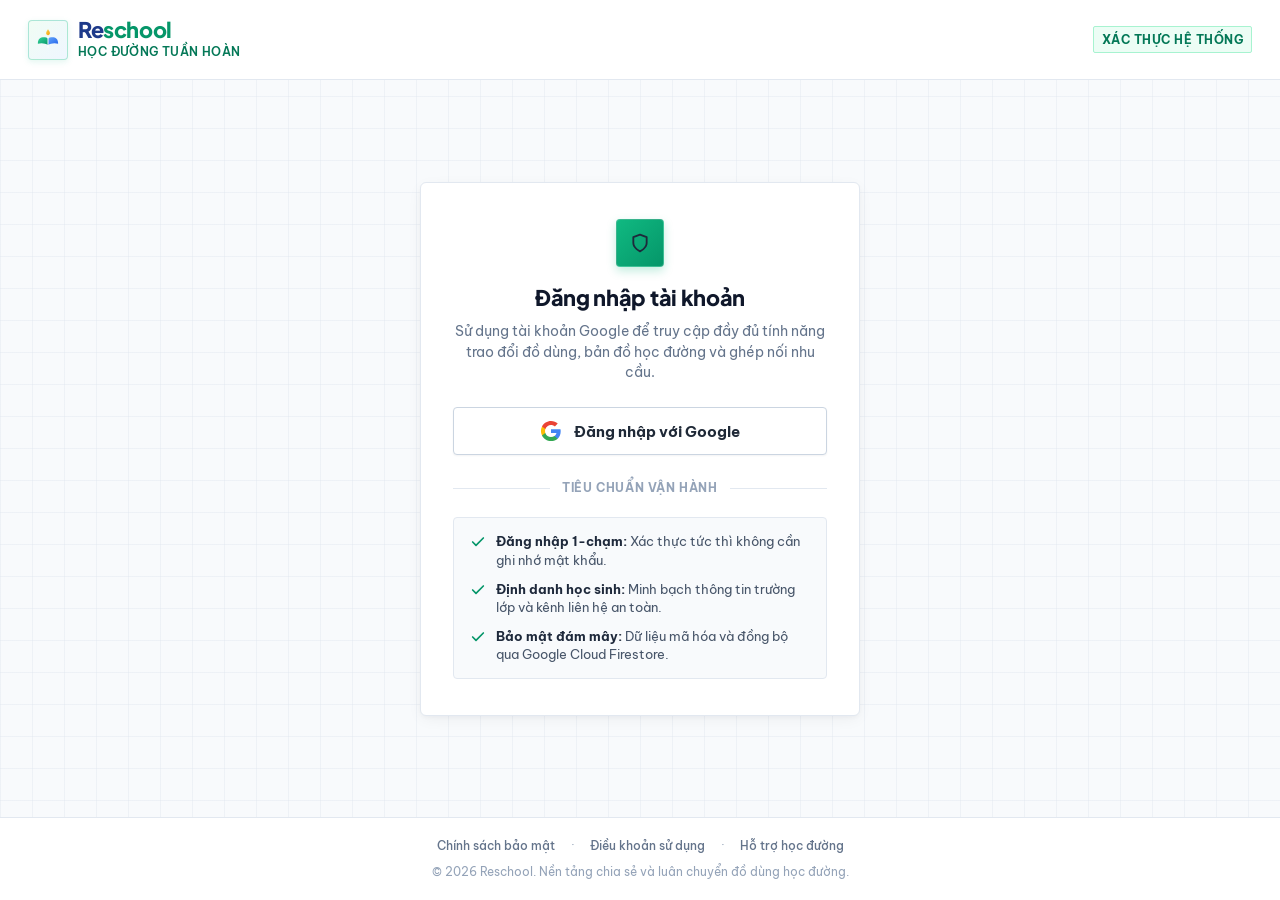
==== frontend/login.html @ b5b793fe "feat(auth): create dedicated enterprise login page and remove squished inline gate" ====
<!DOCTYPE html>
<html lang="vi">
<head>
  <meta charset="UTF-8">
  <meta name="viewport" content="width=device-width, initial-scale=1.0">
  <title>Đăng nhập | Reschool - Ngân hàng đồ dùng học đường</title>
  
  <!-- Favicon SVG -->
  <link rel="icon" type="image/svg+xml" href="assets/logo-symbol.svg">

  <!-- Core & Component Styles -->
  <link rel="stylesheet" href="css/main.css">
  <link rel="stylesheet" href="css/components.css">
  <link rel="stylesheet" href="css/login.css">
</head>
<body class="login-page-body">

  <!-- Simple Enterprise Header -->
  <header class="login-header-simple">
    <a href="login.html" class="login-header-logo">
      <div class="brand-logo-icon">
        <svg viewBox="0 0 120 120" fill="none" xmlns="http://www.w3.org/2000/svg">
          <defs>
            <linearGradient id="loginLeafGrad" x1="0%" y1="0%" x2="100%" y2="100%">
              <stop offset="0%" stop-color="#34D399" />
              <stop offset="100%" stop-color="#059669" />
            </linearGradient>
            <linearGradient id="loginBookGrad" x1="0%" y1="0%" x2="100%" y2="100%">
              <stop offset="0%" stop-color="#60A5FA" />
              <stop offset="100%" stop-color="#2563EB" />
            </linearGradient>
            <linearGradient id="loginSparkGrad" x1="0%" y1="0%" x2="100%" y2="100%">
              <stop offset="0%" stop-color="#FCD34D" />
              <stop offset="100%" stop-color="#F59E0B" />
            </linearGradient>
          </defs>
          <path d="M60 76 C52 70 38 68 28 72 C28 54 38 50 54 52 C57 52.5 59 54 60 56 Z" fill="url(#loginLeafGrad)" />
          <path d="M60 76 C68 70 82 68 92 72 C92 54 82 50 66 52 C63 52.5 61 54 60 56 Z" fill="url(#loginBookGrad)" />
          <path d="M60 52 L60 84" stroke="#FFFFFF" stroke-width="3" stroke-linecap="round" />
          <path d="M60 26 C60 26 54 34 54 39 C54 42.3 56.7 45 60 45 C63.3 45 66 42.3 66 39 C66 34 60 26 60 26 Z" fill="url(#loginSparkGrad)" />
        </svg>
      </div>
      <div class="brand-text">
        <span class="brand-title">Re<span class="brand-accent">school</span></span>
        <span class="brand-tagline">Học đường tuần hoàn</span>
      </div>
    </a>
    <div class="login-header-tag">Xác thực hệ thống</div>
  </header>

  <!-- Main Center Form Container -->
  <main class="login-center-wrapper">
    <div class="login-card-container">

      <!-- STEP 1: GOOGLE ONE-CLICK SIGN IN -->
      <div id="login-step-auth" class="login-step-panel active">
        <div class="login-brand-lead">
          <div class="login-brand-logo-icon">
            <svg class="icon icon-md" viewBox="0 0 24 24" fill="none" stroke="#FFFFFF" stroke-width="2.2" stroke-linecap="round" stroke-linejoin="round">
              <path d="M12 22s8-4 8-10V5l-8-3-8 3v7c0 6 8 10 8 10z"></path>
            </svg>
          </div>
          <h2 class="login-card-title">Đăng nhập tài khoản</h2>
          <p class="login-card-desc">
            Sử dụng tài khoản Google để truy cập đầy đủ tính năng trao đổi đồ dùng, bản đồ học đường và ghép nối nhu cầu.
          </p>
        </div>

        <div class="login-action-box">
          <button type="button" class="btn-google-login-hero" id="btn-google-login-action">
            <svg class="google-g-icon" viewBox="0 0 24 24">
              <path fill="#4285F4" d="M22.56 12.25c0-.78-.07-1.53-.2-2.25H12v4.26h5.92c-.26 1.37-1.04 2.53-2.21 3.31v2.77h3.57c2.08-1.92 3.28-4.74 3.28-8.09z"/>
              <path fill="#34A853" d="M12 23c2.97 0 5.46-.98 7.28-2.66l-3.57-2.77c-.98.66-2.23 1.06-3.71 1.06-2.86 0-5.29-1.93-6.16-4.53H2.18v2.84C3.99 20.53 7.7 23 12 23z"/>
              <path fill="#FBBC05" d="M5.84 14.09c-.22-.66-.35-1.36-.35-2.09s.13-1.43.35-2.09V7.06H2.18C1.43 8.55 1 10.22 1 12s.43 3.45 1.18 4.94l2.85-2.22.81-.63z"/>
              <path fill="#EA4335" d="M12 5.38c1.62 0 3.06.56 4.21 1.64l3.15-3.15C17.45 2.09 14.97 1 12 1 7.7 1 3.99 3.47 2.18 7.06l3.66 2.84c.87-2.6 3.3-4.52 6.16-4.52z"/>
            </svg>
            <span>Đăng nhập với Google</span>
          </button>
        </div>

        <div class="login-divider">
          <span>Tiêu chuẩn vận hành</span>
        </div>

        <div class="login-features-list">
          <div class="login-feature-item">
            <svg class="feature-check-icon" viewBox="0 0 24 24" fill="none" stroke="currentColor" stroke-width="2.5" stroke-linecap="round" stroke-linejoin="round">
              <polyline points="20 6 9 17 4 12"></polyline>
            </svg>
            <div><strong>Đăng nhập 1-chạm:</strong> Xác thực tức thì không cần ghi nhớ mật khẩu.</div>
          </div>
          <div class="login-feature-item">
            <svg class="feature-check-icon" viewBox="0 0 24 24" fill="none" stroke="currentColor" stroke-width="2.5" stroke-linecap="round" stroke-linejoin="round">
              <polyline points="20 6 9 17 4 12"></polyline>
            </svg>
            <div><strong>Định danh học sinh:</strong> Minh bạch thông tin trường lớp và kênh liên hệ an toàn.</div>
          </div>
          <div class="login-feature-item">
            <svg class="feature-check-icon" viewBox="0 0 24 24" fill="none" stroke="currentColor" stroke-width="2.5" stroke-linecap="round" stroke-linejoin="round">
              <polyline points="20 6 9 17 4 12"></polyline>
            </svg>
            <div><strong>Bảo mật đám mây:</strong> Dữ liệu mã hóa và đồng bộ qua Google Cloud Firestore.</div>
          </div>
        </div>
      </div>

      <!-- STEP 2: PROFILE ONBOARDING (HOÀN THIỆN HỒ SƠ 1 LẦN DUY NHẤT) -->
      <div id="login-step-profile" class="login-step-panel">
        <div class="profile-onboard-header">
          <h3>Thông tin học sinh</h3>
          <p>Cập nhật trường lớp để kết nối trao đổi đồ dùng cùng bạn học.</p>
        </div>

        <div class="user-quick-preview">
          <img id="quick-preview-avatar" src="" alt="Avatar" class="user-quick-avatar">
          <div class="user-quick-meta">
            <span id="quick-preview-name" class="user-quick-name">Tên học sinh</span>
            <span id="quick-preview-email" class="user-quick-email">email@gmail.com</span>
          </div>
        </div>

        <form id="login-profile-form">
          <div class="form-group">
            <label for="onboard-student-name">Họ và tên học sinh <span class="required">*</span></label>
            <input type="text" id="onboard-student-name" class="form-control" placeholder="Nguyễn Văn A" required>
          </div>

          <div class="form-row">
            <div class="form-group">
              <label for="onboard-school-name">Trường học <span class="required">*</span></label>
              <input type="text" id="onboard-school-name" class="form-control" placeholder="THPT Chu Văn An" required>
            </div>
            <div class="form-group">
              <label for="onboard-class">Khối / Lớp <span class="required">*</span></label>
              <input type="text" id="onboard-class" class="form-control" placeholder="11A1" required>
            </div>
          </div>

          <div class="form-row">
            <div class="form-group">
              <label for="onboard-district">Quận / Huyện</label>
              <input type="text" id="onboard-district" class="form-control" placeholder="Tây Hồ">
            </div>
            <div class="form-group">
              <label for="onboard-phone">Số điện thoại <span class="required">*</span></label>
              <input type="tel" id="onboard-phone" class="form-control" placeholder="0912345678" required>
            </div>
          </div>

          <div class="form-group">
            <label for="onboard-zalo">Số Zalo (nếu có)</label>
            <input type="tel" id="onboard-zalo" class="form-control" placeholder="Để trống nếu trùng số điện thoại">
          </div>

          <div class="form-group">
            <label for="onboard-address">Địa chỉ / Khu vực giao nhận</label>
            <input type="text" id="onboard-address" class="form-control" placeholder="Cổng trường hoặc địa chỉ gần trường">
          </div>

          <div class="login-form-actions">
            <button type="button" class="btn-switch-account" id="btn-switch-account">Đổi tài khoản</button>
            <button type="submit" class="btn-submit-profile" id="btn-submit-profile-form">Vào hệ thống Reschool</button>
          </div>
        </form>
      </div>

    </div>
  </main>

  <!-- Simple Enterprise Footer -->
  <footer class="login-footer-simple">
    <div class="login-footer-links">
      <a href="javascript:void(0)">Chính sách bảo mật</a>
      <span>·</span>
      <a href="javascript:void(0)">Điều khoản sử dụng</a>
      <span>·</span>
      <a href="javascript:void(0)">Hỗ trợ học đường</a>
    </div>
    <div>© 2026 Reschool. Nền tảng chia sẻ và luân chuyển đồ dùng học đường.</div>
  </footer>

  <!-- Login Logic Script -->
  <script type="module" src="js/login.js"></script>
</body>
</html>
---- frontend/css/main.css ----
/* ==========================================================================
   RESCHOOL DESIGN SYSTEM - NGÂN HÀNG ĐỒ CŨ & SGK LUÂN CHUYỂN
   Phong cách học đường hiện đại, sinh động, chuẩn văn hóa trường học Việt Nam
   Thiết kế chỉn chu, gọn gàng, human-crafted 100%
   ========================================================================== */

@import url('https://fonts.googleapis.com/css2?family=Be+Vietnam+Pro:wght@400;500;600;700;800&family=Plus+Jakarta+Sans:wght@500;600;700;800&display=swap');

:root {
  /* Bảng màu chính - Xanh môi trường & Tri thức học đường */
  --primary-50: #ECFDF5;
  --primary-100: #D1FAE5;
  --primary-200: #A7F3D0;
  --primary-400: #34D399;
  --primary-500: #10B981;
  --primary-600: #059669;
  --primary-700: #047857;
  --primary-800: #065F46;

  /* Màu phụ - Xanh hải quân học đường */
  --blue-50: #EFF6FF;
  --blue-100: #DBEAFE;
  --blue-200: #BFDBFE;
  --blue-500: #3B82F6;
  --blue-600: #2563EB;
  --blue-700: #1D4ED8;
  --blue-800: #1E3A8A;

  /* Màu điểm nhấn - Vàng nắng học trò */
  --amber-50: #FFFBEB;
  --amber-100: #FEF3C7;
  --amber-500: #F59E0B;
  --amber-600: #D97706;

  /* Màu trung tính & Nền */
  --slate-50: #F8FAFC;
  --slate-100: #F1F5F9;
  --slate-200: #E2E8F0;
  --slate-300: #CBD5E1;
  --slate-400: #94A3B8;
  --slate-500: #64748B;
  --slate-600: #475569;
  --slate-700: #334155;
  --slate-800: #1E293B;
  --slate-900: #0F172A;

  /* Đổ bóng tự nhiên */
  --shadow-xs: 0 1px 2px 0 rgba(15, 23, 42, 0.05);
  --shadow-sm: 0 2px 6px 0 rgba(15, 23, 42, 0.04);
  --shadow-md: 0 8px 24px -4px rgba(15, 23, 42, 0.08);
  --shadow-lg: 0 16px 36px -6px rgba(15, 23, 42, 0.12);
  --shadow-highlight: 0 0 0 3px rgba(16, 185, 129, 0.2);

  /* Bán kính bo góc - Phong cách Doanh nghiệp / Enterprise UI (Vuông vức, gọn mắt) */
  --radius-xs: 2px;
  --radius-sm: 4px;
  --radius-md: 4px;
  --radius-lg: 6px;
  --radius-full: 4px;

  /* Phông chữ */
  --font-main: 'Be Vietnam Pro', -apple-system, BlinkMacSystemFont, sans-serif;
  --font-heading: 'Plus Jakarta Sans', 'Be Vietnam Pro', sans-serif;
}

*, *::before, *::after {
  box-sizing: border-box;
  margin: 0;
  padding: 0;
}

html {
  font-family: var(--font-main);
  background-color: var(--slate-50);
  color: var(--slate-800);
  line-height: 1.6;
  -webkit-font-smoothing: antialiased;
  scroll-behavior: smooth;
}

body {
  min-height: 100vh;
  display: flex;
  flex-direction: column;
}

/* ==========================================================================
   SVG ICONS UTILITY
   ========================================================================== */
.icon {
  width: 18px;
  height: 18px;
  stroke: currentColor;
  fill: none;
  display: inline-block;
  vertical-align: middle;
  flex-shrink: 0;
}

.icon-sm { width: 15px; height: 15px; }
.icon-md { width: 20px; height: 20px; }
.icon-lg { width: 28px; height: 28px; }

.brand-svg {
  width: 24px;
  height: 24px;
  stroke: #FFFFFF;
}

/* Text & Colors Utility */
.text-primary { color: var(--primary-600); }
.text-blue { color: var(--blue-600); }
.text-amber { color: var(--amber-600); }
.text-navy { color: var(--blue-800); }
.text-forest { color: var(--primary-800); }
.text-muted { color: var(--slate-400); }

/* ==========================================================================
   TOP BAR & NAVIGATION HEADER
   ========================================================================== */
.top-notice-bar {
  background: linear-gradient(90deg, #065F46 0%, #047857 50%, #1E3A8A 100%);
  color: #FFFFFF;
  padding: 8px 24px;
  font-size: 0.82rem;
  font-weight: 500;
}

.notice-container {
  max-width: 1240px;
  margin: 0 auto;
  display: flex;
  justify-content: space-between;
  align-items: center;
  gap: 16px;
}

.notice-content {
  display: flex;
  align-items: center;
  gap: 10px;
}

.notice-pill {
  background: rgba(255, 255, 255, 0.22);
  padding: 2px 8px;
  border-radius: 2px;
  font-size: 0.72rem;
  font-weight: 700;
  text-transform: uppercase;
  letter-spacing: 0.5px;
}

.notice-text {
  font-size: 0.82rem;
  opacity: 0.95;
}

.notice-support {
  display: flex;
  align-items: center;
  gap: 6px;
  font-size: 0.8rem;
}

.support-label {
  color: rgba(255, 255, 255, 0.8);
}

.support-link {
  color: #FFFFFF;
  text-decoration: underline;
  text-underline-offset: 3px;
  font-weight: 600;
  transition: opacity 0.15s ease;
}

.support-link:hover {
  opacity: 0.85;
}

/* /* ==========================================================================
   MAIN NAVIGATION HEADER (MODERN GLASSMORPHISM & NEW LOGO)
   ========================================================================== */
.main-header {
  background: rgba(255, 255, 255, 0.88);
  backdrop-filter: blur(16px);
  -webkit-backdrop-filter: blur(16px);
  border-bottom: 1px solid rgba(226, 232, 240, 0.85);
  position: sticky;
  top: 0;
  z-index: 1000;
  box-shadow: 0 4px 20px -2px rgba(15, 23, 42, 0.04);
  transition: all 0.2s ease;
}

.header-container {
  max-width: 1240px;
  margin: 0 auto;
  padding: 10px 24px;
  display: flex;
  align-items: center;
  justify-content: space-between;
  gap: 20px;
}

/* Brand & New Logo */
.brand-wrapper {
  display: flex;
  align-items: center;
  gap: 12px;
  text-decoration: none;
  color: inherit;
  flex-shrink: 0;
}

.brand-logo-icon {
  width: 40px;
  height: 40px;
  border-radius: 4px;
  background: linear-gradient(135deg, #F0FDF4 0%, #EFF6FF 100%);
  border: 1px solid rgba(16, 185, 129, 0.3);
  display: flex;
  align-items: center;
  justify-content: center;
  box-shadow: 0 2px 6px rgba(16, 185, 129, 0.12);
  transition: transform 0.15s ease, box-shadow 0.15s ease;
}

.brand-wrapper:hover .brand-logo-icon {
  transform: translateY(-1px);
  box-shadow: 0 4px 10px rgba(16, 185, 129, 0.2);
}

.brand-svg-new {
  width: 38px;
  height: 38px;
}

.brand-text {
  display: flex;
  flex-direction: column;
}

.brand-title {
  font-family: var(--font-heading);
  font-size: 1.35rem;
  font-weight: 800;
  color: var(--blue-800);
  line-height: 1.15;
  letter-spacing: -0.4px;
}

.brand-accent {
  color: var(--primary-600);
}

.brand-tagline {
  font-size: 0.72rem;
  color: var(--primary-700);
  font-weight: 600;
  letter-spacing: 0.4px;
  text-transform: uppercase;
}

/* Navigation Tabs (Thiết kế vuông vức chuẩn Corporate) */
.nav-tabs-wrapper {
  display: flex;
  align-items: center;
  background: rgba(241, 245, 249, 0.85);
  border: 1px solid rgba(226, 232, 240, 0.8);
  padding: 3px;
  border-radius: 4px;
  gap: 2px;
}

.nav-tab-btn {
  background: transparent;
  border: 1px solid transparent;
  padding: 7px 16px;
  border-radius: 3px;
  font-family: var(--font-main);
  font-size: 0.86rem;
  font-weight: 600;
  color: var(--slate-600);
  cursor: pointer;
  transition: all 0.15s ease;
  display: flex;
  align-items: center;
  gap: 6px;
}

.nav-tab-btn:hover {
  color: var(--blue-700);
  background: rgba(255, 255, 255, 0.75);
}

.nav-tab-btn.active {
  background: #FFFFFF;
  color: var(--primary-700);
  border-color: rgba(226, 232, 240, 0.9);
  box-shadow: 0 1px 3px rgba(15, 23, 42, 0.06);
}

.nav-tab-btn.active svg {
  stroke: var(--primary-600);
}

.header-actions {
  display: flex;
  align-items: center;
  gap: 12px;
  flex-shrink: 0;
}

.btn-header-post {
  padding: 8px 18px;
  font-size: 0.88rem;
  font-weight: 700;
  border-radius: 4px;
  box-shadow: 0 2px 6px rgba(16, 185, 129, 0.25);
}

.btn-header-post:hover {
  transform: translateY(-1px);
  box-shadow: 0 4px 12px rgba(16, 185, 129, 0.35);
}

/* ==========================================================================
   HERO SECTION (TINH GIẢN, BỚT CHỮ, THOÁNG ĐÃNG)
   ========================================================================== */
.hero-section {
  background: linear-gradient(180deg, #F0FDF4 0%, #FFFFFF 100%);
  border-bottom: 1px solid var(--slate-200);
  padding: 40px 24px 32px;
  text-align: center;
  position: relative;
}

.hero-container {
  max-width: 820px;
  margin: 0 auto;
}

.hero-title {
  font-family: var(--font-heading);
  font-size: 2.2rem;
  font-weight: 800;
  color: var(--blue-800);
  line-height: 1.25;
  margin-bottom: 10px;
  letter-spacing: -0.4px;
}

.hero-title span {
  color: var(--primary-600);
}

.hero-subtitle {
  font-size: 1.02rem;
  color: var(--slate-600);
  max-width: 620px;
  margin: 0 auto 20px;
  line-height: 1.55;
  font-weight: 400;
}

.hero-actions-row {
  display: flex;
  align-items: center;
  justify-content: center;
  gap: 12px;
  margin-bottom: 24px;
  flex-wrap: wrap;
}

.btn-hero {
  padding: 11px 22px;
  font-size: 0.92rem;
  font-weight: 700;
  border-radius: 4px;
}

.btn-outline-hero {
  background: #FFFFFF;
  color: var(--slate-700);
  border: 1.5px solid var(--slate-300);
  padding: 11px 22px;
  border-radius: 4px;
  font-family: var(--font-main);
  font-weight: 600;
  font-size: 0.92rem;
  cursor: pointer;
  transition: all 0.15s ease;
  display: inline-flex;
  align-items: center;
  gap: 8px;
}

.btn-outline-hero:hover {
  background: var(--slate-50);
  border-color: var(--slate-400);
  color: var(--slate-900);
  transform: translateY(-1px);
}

/* Dải điểm nhấn thanh thoát - Vuông vức chuẩn Enterprise */
.hero-highlights-strip {
  display: flex;
  align-items: center;
  justify-content: center;
  flex-wrap: wrap;
  gap: 10px;
}

.highlight-chip {
  display: inline-flex;
  align-items: center;
  gap: 7px;
  background: #FFFFFF;
  border: 1px solid var(--slate-200);
  padding: 6px 12px;
  border-radius: 3px;
  font-size: 0.82rem;
  font-weight: 600;
  color: var(--slate-700);
  box-shadow: 0 1px 2px rgba(15, 23, 42, 0.04);
}

.chip-dot {
  width: 7px;
  height: 7px;
  border-radius: 1px;
}

.dot-emerald { background: #10B981; }
.dot-blue { background: #3B82F6; }
.dot-amber { background: #F59E0B; }
.dot-teal { background: #14B8A6; }



/* ==========================================================================
   VIEW SECTIONS (TABS)
   ========================================================================== */
.main-content {
  flex: 1;
  max-width: 1240px;
  width: 100%;
  margin: 0 auto;
  padding: 32px 24px;
}

.view-section {
  display: none;
}

.view-section.active {
  display: block;
  animation: fadeIn 0.25s ease-out;
}

@keyframes fadeIn {
  from { opacity: 0; transform: translateY(6px); }
  to { opacity: 1; transform: translateY(0); }
}

/* ==========================================================================
   FOOTER
   ========================================================================== */
.main-footer {
  background: #FFFFFF;
  border-top: 1px solid var(--slate-200);
  padding: 32px 24px;
  margin-top: auto;
}

.footer-container {
  max-width: 1240px;
  margin: 0 auto;
  display: flex;
  justify-content: space-between;
  align-items: center;
  flex-wrap: wrap;
  gap: 20px;
}

.footer-brand {
  display: flex;
  flex-direction: column;
  gap: 4px;
}

.footer-logo {
  display: flex;
  align-items: center;
  gap: 10px;
}

.footer-logo .brand-svg {
  stroke: var(--primary-600);
  width: 22px;
  height: 22px;
}

.footer-brand h3 {
  font-size: 1.15rem;
  color: var(--blue-800);
  font-weight: 800;
}

.footer-brand p {
  font-size: 0.84rem;
  color: var(--slate-500);
}

.footer-links {
  display: flex;
  gap: 12px;
  flex-wrap: wrap;
}

.footer-nav-link {
  background: none;
  border: none;
  color: var(--slate-600);
  font-family: var(--font-main);
  font-size: 0.88rem;
  font-weight: 500;
  cursor: pointer;
  padding: 4px 8px;
  transition: color 0.15s ease;
}

.footer-nav-link:hover {
  color: var(--primary-600);
}

/* ==========================================================================
   RESPONSIVE DESIGN
   ========================================================================== */
@media (max-width: 900px) {
  .steps-highlight-row {
    grid-template-columns: repeat(2, 1fr);
  }
  .hero-title {
    font-size: 1.85rem;
  }
  .nav-tab-btn span {
    display: none;
  }
  .nav-tab-btn {
    padding: 8px 12px;
  }
}

@media (max-width: 600px) {
  .steps-highlight-row {
    grid-template-columns: 1fr;
  }
  .header-container {
    padding: 10px 16px;
  }
  .brand-text span {
    display: none;
  }
  .top-notice-bar {
    padding: 8px 16px;
  }
  .notice-container {
    flex-direction: column;
    align-items: flex-start;
    gap: 4px;
  }
  .notice-support {
    font-size: 0.75rem;
  }
}
---- frontend/css/components.css ----
/* ==========================================================================
   RESCHOOL COMPONENTS & UI WIDGETS
   Human-crafted aesthetics, clean layout, responsive cards, modern micro-interactions
   ========================================================================== */

/* ==========================================================================
   BUTTONS
   ========================================================================== */
.btn {
  display: inline-flex;
  align-items: center;
  justify-content: center;
  gap: 8px;
  font-family: var(--font-main);
  font-weight: 600;
  font-size: 0.9rem;
  padding: 10px 18px;
  border-radius: 4px;
  border: 1px solid transparent;
  cursor: pointer;
  transition: all 0.15s ease;
  text-decoration: none;
  white-space: nowrap;
}

.btn:active {
  transform: scale(0.99);
}

.btn-primary {
  background: linear-gradient(135deg, var(--primary-600) 0%, var(--primary-500) 100%);
  color: #FFFFFF;
  border: 1px solid rgba(5, 150, 105, 0.4);
  box-shadow: 0 1px 3px rgba(16, 185, 129, 0.25);
}

.btn-primary:hover {
  background: linear-gradient(135deg, var(--primary-700) 0%, var(--primary-600) 100%);
  box-shadow: 0 3px 8px rgba(16, 185, 129, 0.35);
  transform: translateY(-1px);
}

.btn-primary-soft {
  background: var(--primary-50);
  color: var(--primary-700);
  border: 1px solid var(--primary-200);
}

.btn-primary-soft:hover {
  background: var(--primary-100);
  color: var(--primary-800);
  border-color: var(--primary-400);
}

.btn-outline {
  background: #FFFFFF;
  color: var(--slate-700);
  border: 1px solid var(--slate-300);
}

.btn-outline:hover {
  background: var(--slate-50);
  border-color: var(--slate-400);
  color: var(--slate-900);
  transform: translateY(-1px);
}

.btn-zalo {
  background: #0068FF;
  color: #FFFFFF;
  border: 1px solid #0055D4;
  box-shadow: 0 1px 3px rgba(0, 104, 255, 0.25);
}

.btn-zalo:hover {
  background: #0055D4;
  box-shadow: 0 3px 8px rgba(0, 104, 255, 0.35);
  transform: translateY(-1px);
}

.btn-phone {
  background: #FFFFFF;
  color: var(--slate-800);
  border: 1px solid var(--slate-300);
}

.btn-phone:hover {
  background: var(--slate-100);
  border-color: var(--slate-400);
}

.btn-sm {
  padding: 6px 12px;
  font-size: 0.82rem;
  border-radius: 3px;
}

.btn-block {
  width: 100%;
  padding: 12px;
  margin-top: 10px;
}

/* ==========================================================================
   BADGES & CHIPS (HÌNH KHỐI VUÔNG VỨC DOANH NGHIỆP)
   ========================================================================== */
.badge {
  display: inline-flex;
  align-items: center;
  gap: 4px;
  font-size: 0.74rem;
  font-weight: 700;
  padding: 3px 8px;
  border-radius: 2px;
  text-transform: uppercase;
  letter-spacing: 0.4px;
}

.badge-give {
  background: #10B981;
  color: #FFFFFF;
}

.badge-receive {
  background: #2563EB;
  color: #FFFFFF;
}

.badge-category {
  background: rgba(255, 255, 255, 0.95);
  color: var(--slate-800);
  border: 1px solid var(--slate-200);
  backdrop-filter: blur(4px);
  box-shadow: var(--shadow-xs);
}

.badge-grade {
  position: absolute;
  bottom: 10px;
  right: 10px;
  background: rgba(15, 23, 42, 0.85);
  color: #FFFFFF;
  font-size: 0.74rem;
  font-weight: 600;
  padding: 2px 7px;
  border-radius: 2px;
  backdrop-filter: blur(4px);
}

.badge-neutral {
  background: var(--slate-100);
  color: var(--slate-700);
  border: 1px solid var(--slate-300);
}

/* ==========================================================================
   SEARCH & FILTERS TOOLBAR
   ========================================================================== */
.filters-toolbar {
  background: #FFFFFF;
  border: 1px solid var(--slate-200);
  border-radius: 4px;
  padding: 16px 20px;
  box-shadow: var(--shadow-xs);
  margin-bottom: 24px;
  display: flex;
  flex-direction: column;
  gap: 14px;
}

.search-primary-row {
  display: flex;
  gap: 12px;
  align-items: center;
  flex-wrap: wrap;
}

.search-input-wrapper {
  flex: 1;
  min-width: 280px;
  position: relative;
  display: flex;
  align-items: center;
}

.search-icon {
  position: absolute;
  left: 14px;
  color: var(--slate-400);
  pointer-events: none;
}

.search-input {
  width: 100%;
  padding: 10px 14px 10px 40px;
  border: 1px solid var(--slate-300);
  border-radius: 4px;
  font-family: var(--font-main);
  font-size: 0.9rem;
  color: var(--slate-800);
  outline: none;
  transition: all 0.15s ease;
  background: var(--slate-50);
}

.search-input:focus {
  border-color: var(--primary-500);
  background: #FFFFFF;
  box-shadow: var(--shadow-highlight);
}

.select-group-wrapper {
  display: flex;
  gap: 10px;
}

.select-filter {
  padding: 9px 36px 9px 12px;
  border: 1px solid var(--slate-300);
  border-radius: 4px;
  font-family: var(--font-main);
  font-size: 0.86rem;
  font-weight: 600;
  color: var(--slate-700);
  background-color: var(--slate-50);
  background-image: url("data:image/svg+xml,%3Csvg xmlns='http://www.w3.org/2000/svg' width='16' height='16' viewBox='0 0 24 24' fill='none' stroke='%2364748B' stroke-width='2' stroke-linecap='round' stroke-linejoin='round'%3E%3Cpolyline points='6 9 12 15 18 9'%3E%3C/polyline%3E%3C/svg%3E");
  background-repeat: no-repeat;
  background-position: right 12px center;
  appearance: none;
  -webkit-appearance: none;
  cursor: pointer;
  outline: none;
  transition: border-color 0.15s ease;
}

.select-filter:focus {
  border-color: var(--primary-500);
  background-color: #FFFFFF;
}

.categories-chips-row {
  display: flex;
  align-items: center;
  gap: 8px;
  flex-wrap: wrap;
}

.category-chip {
  background: var(--slate-50);
  border: 1px solid var(--slate-200);
  padding: 6px 12px;
  border-radius: 3px;
  font-size: 0.82rem;
  font-weight: 600;
  color: var(--slate-600);
  cursor: pointer;
  transition: all 0.15s ease;
  display: inline-flex;
  align-items: center;
  gap: 6px;
}

.category-chip:hover {
  background: var(--primary-50);
  border-color: var(--primary-200);
  color: var(--primary-700);
}

.category-chip.active {
  background: var(--primary-600);
  color: #FFFFFF;
  border-color: var(--primary-600);
  box-shadow: 0 1px 4px rgba(16, 185, 129, 0.28);
}

.category-chip.active svg {
  stroke: #FFFFFF;
}

.chip-indicator {
  width: 6px;
  height: 6px;
  border-radius: 1px;
  background: currentColor;
}

.feed-header-info {
  display: flex;
  justify-content: space-between;
  align-items: center;
  margin-bottom: 20px;
}

.feed-header-info h2 {
  font-size: 1.25rem;
  font-weight: 800;
  color: var(--blue-800);
}

.feed-subtitle {
  font-size: 0.85rem;
  color: var(--slate-500);
  margin-top: 2px;
}

.items-count-badge {
  background: var(--blue-50);
  color: var(--blue-700);
  border: 1px solid var(--blue-200);
  padding: 3px 10px;
  border-radius: 2px;
  font-size: 0.78rem;
  font-weight: 700;
}

/* ==========================================================================
   ITEM CARDS & GRID (VUÔNG VỨC DOANH NGHIỆP)
   ========================================================================== */
.items-grid {
  display: grid;
  grid-template-columns: repeat(auto-fill, minmax(280px, 1fr));
  gap: 22px;
}

.item-card {
  background: #FFFFFF;
  border: 1px solid var(--slate-200);
  border-radius: 4px;
  overflow: hidden;
  box-shadow: 0 1px 3px rgba(15, 23, 42, 0.05);
  transition: all 0.2s cubic-bezier(0.16, 1, 0.3, 1);
  display: flex;
  flex-direction: column;
  cursor: pointer;
}

.item-card:hover {
  transform: translateY(-2px);
  box-shadow: 0 4px 14px -2px rgba(15, 23, 42, 0.1);
  border-color: var(--slate-300);
}

.item-card-image-box {
  position: relative;
  width: 100%;
  height: 190px;
  background-color: var(--slate-100);
  overflow: hidden;
}

.item-card-image-box img {
  width: 100%;
  height: 100%;
  object-fit: cover;
  transition: transform 0.3s ease;
}

.item-card:hover .item-card-image-box img {
  transform: scale(1.03);
}

.card-badges-top {
  position: absolute;
  top: 10px;
  left: 10px;
  display: flex;
  gap: 6px;
  flex-wrap: wrap;
}

.item-card-body {
  padding: 16px;
  display: flex;
  flex-direction: column;
  flex: 1;
}

.item-school-meta {
  display: flex;
  align-items: center;
  gap: 6px;
  font-size: 0.8rem;
  font-weight: 600;
  color: var(--blue-700);
  margin-bottom: 8px;
}

.item-card-title {
  font-size: 1.02rem;
  font-weight: 700;
  color: var(--slate-900);
  line-height: 1.4;
  margin-bottom: 8px;
  display: -webkit-box;
  -webkit-line-clamp: 2;
  -webkit-box-orient: vertical;
  overflow: hidden;
}

.item-condition-row {
  display: flex;
  align-items: center;
  gap: 6px;
  font-size: 0.8rem;
  color: var(--slate-500);
  margin-bottom: 16px;
}

.condition-dot {
  width: 6px;
  height: 6px;
  background: var(--primary-500);
  border-radius: 1px;
  flex-shrink: 0;
}

.item-card-footer {
  margin-top: auto;
  padding-top: 12px;
  border-top: 1px solid var(--slate-100);
  display: flex;
  align-items: center;
  justify-content: space-between;
}

.author-info {
  display: flex;
  align-items: center;
  gap: 8px;
}

.author-avatar-circle {
  width: 28px;
  height: 28px;
  border-radius: 4px;
  background: var(--slate-100);
  color: var(--slate-600);
  display: flex;
  align-items: center;
  justify-content: center;
  flex-shrink: 0;
  overflow: hidden;
}

.author-avatar-img {
  width: 100%;
  height: 100%;
  border-radius: 4px;
  object-fit: cover;
}

.author-name {
  font-size: 0.82rem;
  font-weight: 600;
  color: var(--slate-700);
}

.btn-view-item {
  display: inline-flex;
  align-items: center;
  gap: 4px;
}

/* ==========================================================================
   MATCHMAKING CARDS (GỢI Ý KẾT NỐI - CHUẨN DOANH NGHIỆP)
   ========================================================================== */
.matchmaking-banner {
  background: linear-gradient(135deg, #1E3A8A 0%, #1D4ED8 50%, #059669 100%);
  color: #FFFFFF;
  border-radius: 4px;
  padding: 24px;
  margin-bottom: 24px;
  display: flex;
  align-items: center;
  justify-content: space-between;
  flex-wrap: wrap;
  gap: 16px;
}

.matchmaking-banner-text h2 {
  font-size: 1.35rem;
  font-weight: 800;
  margin-bottom: 6px;
}

.matchmaking-banner-text p {
  font-size: 0.9rem;
  opacity: 0.92;
  max-width: 680px;
  line-height: 1.5;
}

.match-card {
  background: #FFFFFF;
  border: 1px solid var(--slate-200);
  border-radius: 4px;
  padding: 20px;
  box-shadow: 0 1px 3px rgba(15, 23, 42, 0.05);
  margin-bottom: 16px;
  transition: all 0.15s ease;
}

.match-card:hover {
  box-shadow: 0 4px 12px rgba(15, 23, 42, 0.09);
  border-color: var(--primary-300);
}

.match-card-header {
  display: flex;
  align-items: center;
  justify-content: space-between;
  margin-bottom: 16px;
}

.match-score-pill {
  display: inline-flex;
  align-items: center;
  gap: 8px;
  background: var(--primary-50);
  color: var(--primary-700);
  border: 1px solid var(--primary-200);
  padding: 4px 10px;
  border-radius: 2px;
  font-size: 0.84rem;
  font-weight: 700;
}

.match-score-dot {
  width: 7px;
  height: 7px;
  border-radius: 1px;
  background: var(--primary-500);
  display: inline-block;
}

.match-distance-badge {
  display: inline-flex;
  align-items: center;
  gap: 4px;
  font-size: 0.84rem;
  font-weight: 600;
  color: var(--slate-500);
}

.match-reasons-list {
  display: flex;
  gap: 8px;
  flex-wrap: wrap;
  margin-bottom: 18px;
}

.reason-chip {
  background: var(--slate-100);
  color: var(--slate-700);
  padding: 3px 8px;
  border-radius: 2px;
  font-size: 0.78rem;
  font-weight: 600;
  display: inline-flex;
  align-items: center;
  gap: 4px;
}

.match-duo-grid {
  display: grid;
  grid-template-columns: 1fr auto 1fr;
  align-items: center;
  gap: 16px;
  background: var(--slate-50);
  border: 1px solid var(--slate-200);
  border-radius: 4px;
  padding: 16px;
  margin-bottom: 18px;
}

.duo-side {
  display: flex;
  flex-direction: column;
  gap: 8px;
}

.duo-role-badge span {
  font-size: 0.72rem;
  font-weight: 800;
  text-transform: uppercase;
  letter-spacing: 0.5px;
}

.duo-role-badge.giver span { color: var(--primary-700); }
.duo-role-badge.receiver span { color: var(--blue-700); }

.duo-item-preview {
  display: flex;
  align-items: center;
  gap: 12px;
}

.duo-item-preview img {
  width: 62px;
  height: 62px;
  border-radius: 3px;
  object-fit: cover;
  border: 1px solid var(--slate-200);
  flex-shrink: 0;
}

.duo-info h4 {
  font-size: 0.92rem;
  font-weight: 700;
  color: var(--slate-900);
  margin-bottom: 4px;
  line-height: 1.3;
}

.duo-school {
  font-size: 0.78rem;
  color: var(--blue-700);
  font-weight: 600;
  display: flex;
  align-items: center;
  gap: 4px;
}

.duo-author {
  font-size: 0.76rem;
  color: var(--slate-500);
  display: flex;
  align-items: center;
  gap: 4px;
}

.duo-connector {
  display: flex;
  flex-direction: column;
  align-items: center;
  gap: 4px;
}

.connector-line {
  width: 2px;
  height: 14px;
  background: var(--slate-300);
}

.connector-icon-circle {
  width: 32px;
  height: 32px;
  border-radius: 4px;
  background: #FFFFFF;
  border: 1px solid var(--primary-200);
  display: flex;
  align-items: center;
  justify-content: center;
  box-shadow: var(--shadow-xs);
}

.match-card-actions {
  display: flex;
  align-items: center;
  gap: 10px;
  justify-content: flex-end;
  flex-wrap: wrap;
}

/* ==========================================================================
   ABOUT & SOCIAL IMPACT METRICS (GÓC VUÔNG DOANH NGHIỆP)
   ========================================================================== */
.stats-cards-grid {
  display: grid;
  grid-template-columns: repeat(4, 1fr);
  gap: 18px;
  margin-bottom: 28px;
}

.stat-card {
  background: #FFFFFF;
  border: 1px solid var(--slate-200);
  border-radius: 4px;
  padding: 20px;
  box-shadow: 0 1px 3px rgba(15, 23, 42, 0.04);
  display: flex;
  align-items: center;
  gap: 16px;
}

.stat-icon {
  width: 44px;
  height: 44px;
  border-radius: 4px;
  display: flex;
  align-items: center;
  justify-content: center;
  flex-shrink: 0;
}

.stat-icon.green { background: var(--primary-100); color: var(--primary-700); }
.stat-icon.blue { background: var(--blue-100); color: var(--blue-700); }
.stat-icon.amber { background: var(--amber-100); color: var(--amber-600); }
.stat-icon.purple { background: #F3E8FF; color: #7E22CE; }

.stat-number {
  font-family: var(--font-heading);
  font-size: 1.55rem;
  font-weight: 800;
  color: var(--slate-900);
  line-height: 1.2;
}

.stat-label {
  font-size: 0.82rem;
  color: var(--slate-500);
  font-weight: 500;
}

.about-card-container {
  background: #FFFFFF;
  border: 1px solid var(--slate-200);
  border-radius: 4px;
  padding: 28px;
  margin-bottom: 24px;
  box-shadow: 0 1px 3px rgba(15, 23, 42, 0.04);
}

.about-card-title {
  font-size: 1.25rem;
  font-weight: 800;
  margin-bottom: 18px;
}

.about-columns-grid {
  display: grid;
  grid-template-columns: repeat(auto-fit, minmax(280px, 1fr));
  gap: 16px;
}

.about-box {
  background: var(--slate-50);
  padding: 20px;
  border-radius: 4px;
  border-left: 3px solid var(--primary-500);
}

.about-box.highlight-green { border-left-color: #10B981; }
.about-box.highlight-amber { border-left-color: #F59E0B; }
.about-box.highlight-blue { border-left-color: #2563EB; }

.about-box h4 {
  font-size: 0.98rem;
  color: var(--slate-800);
  margin-bottom: 6px;
  font-weight: 700;
}

.about-box p {
  font-size: 0.86rem;
  color: var(--slate-600);
  line-height: 1.55;
}

.benefits-grid {
  display: grid;
  grid-template-columns: repeat(auto-fit, minmax(210px, 1fr));
  gap: 16px;
}

.benefit-card {
  text-align: center;
  padding: 22px 16px;
  background: #FFFFFF;
  border: 1px solid var(--slate-200);
  border-radius: 4px;
  transition: all 0.2s ease;
}

.benefit-card:hover {
  transform: translateY(-2px);
  box-shadow: var(--shadow-sm);
  border-color: var(--slate-300);
}

.benefit-icon-box {
  width: 46px;
  height: 46px;
  border-radius: 4px;
  margin: 0 auto 12px;
  display: flex;
  align-items: center;
  justify-content: center;
}

.bg-primary-soft { background: var(--primary-50); }
.bg-emerald-soft { background: #ECFDF5; }
.bg-blue-soft { background: var(--blue-50); }
.bg-amber-soft { background: var(--amber-50); }

.benefit-card strong {
  display: block;
  font-size: 0.95rem;
  color: var(--slate-800);
  margin-bottom: 6px;
}

.benefit-card p {
  font-size: 0.82rem;
  color: var(--slate-500);
  line-height: 1.5;
}

/* ==========================================================================
   MODALS
   ========================================================================== */
.modal-container {
  display: none;
  position: fixed;
  inset: 0;
  z-index: 2000;
  align-items: center;
  justify-content: center;
  padding: 16px;
}

.modal-container.active {
  display: flex;
}

.modal-backdrop {
  position: fixed;
  inset: 0;
  background: rgba(15, 23, 42, 0.55);
  backdrop-filter: blur(4px);
}

.modal-dialog {
  position: relative;
  background: #FFFFFF;
  border-radius: 6px;
  border: 1px solid var(--slate-200);
  width: 100%;
  max-width: 580px;
  max-height: 90vh;
  overflow-y: auto;
  box-shadow: var(--shadow-lg);
  z-index: 2010;
  animation: modalPop 0.25s cubic-bezier(0.16, 1, 0.3, 1);
}

.modal-dialog.modal-lg {
  max-width: 820px;
}

@keyframes modalPop {
  from { opacity: 0; transform: scale(0.96) translateY(10px); }
  to { opacity: 1; transform: scale(1) translateY(0); }
}

.modal-content {
  padding: 28px;
  position: relative;
}

.modal-close-btn {
  position: absolute;
  top: 18px;
  right: 18px;
  background: var(--slate-100);
  border: 1px solid var(--slate-200);
  width: 32px;
  height: 32px;
  border-radius: 4px;
  cursor: pointer;
  display: flex;
  align-items: center;
  justify-content: center;
  color: var(--slate-600);
  transition: all 0.15s ease;
}

.modal-close-btn:hover {
  background: var(--slate-200);
  color: var(--slate-900);
}

.modal-title {
  font-size: 1.3rem;
  font-weight: 800;
  color: var(--blue-800);
  margin-bottom: 6px;
}

.modal-subtitle {
  font-size: 0.86rem;
  color: var(--slate-500);
  margin-bottom: 22px;
}

/* Forms & Inputs */
.form-group {
  margin-bottom: 16px;
}

.form-group label {
  display: block;
  font-size: 0.86rem;
  font-weight: 700;
  color: var(--slate-700);
  margin-bottom: 6px;
}

.form-group label .required {
  color: #EF4444;
}

.form-control {
  width: 100%;
  padding: 10px 14px;
  border: 1.5px solid var(--slate-200);
  border-radius: 4px;
  font-family: var(--font-main);
  font-size: 0.9rem;
  color: var(--slate-800);
  outline: none;
  background: #FFFFFF;
  transition: border-color 0.2s ease;
}

.form-control:focus {
  border-color: var(--primary-500);
  box-shadow: var(--shadow-highlight);
}

.form-row {
  display: grid;
  grid-template-columns: 1fr 1fr;
  gap: 14px;
}

.image-upload-dropzone {
  border: 2px dashed var(--slate-300);
  border-radius: 4px;
  padding: 20px;
  text-align: center;
  cursor: pointer;
  background: var(--slate-50);
  transition: all 0.2s ease;
}

.image-upload-dropzone:hover {
  border-color: var(--primary-500);
  background: var(--primary-50);
}

.upload-icon-circle {
  width: 44px;
  height: 44px;
  border-radius: 4px;
  background: var(--primary-100);
  color: var(--primary-700);
  display: flex;
  align-items: center;
  justify-content: center;
  margin: 0 auto 10px;
}

.dropzone-text {
  font-size: 0.85rem;
  color: var(--slate-700);
  font-weight: 600;
}

.dropzone-subtext {
  font-size: 0.74rem;
  color: var(--slate-400);
  display: block;
  margin-top: 2px;
}

.image-preview-box {
  margin-top: 10px;
}

.preview-img-tag {
  max-height: 140px;
  border-radius: 4px;
  border: 1px solid var(--slate-200);
}

/* Item Detail Modal Layout */
.item-modal-layout {
  display: grid;
  grid-template-columns: 320px 1fr;
  gap: 26px;
}

.main-image-wrapper {
  width: 100%;
  height: 280px;
  border-radius: 4px;
  overflow: hidden;
  background: var(--slate-100);
  margin-bottom: 12px;
  border: 1px solid var(--slate-200);
}

.main-image-wrapper img {
  width: 100%;
  height: 100%;
  object-fit: cover;
}

.item-badges-stack {
  display: flex;
  gap: 6px;
  flex-wrap: wrap;
}

.modal-school-header {
  display: flex;
  align-items: center;
  gap: 6px;
  margin-bottom: 8px;
}

.school-pill {
  font-size: 0.84rem;
  font-weight: 700;
  color: var(--blue-700);
}

.modal-item-title {
  font-size: 1.3rem;
  font-weight: 800;
  color: var(--slate-900);
  margin-bottom: 12px;
  line-height: 1.35;
}

.condition-highlight-card {
  background: var(--primary-50);
  border-left: 4px solid var(--primary-500);
  padding: 10px 14px;
  border-radius: 4px;
  font-size: 0.86rem;
  margin-bottom: 16px;
}

.condition-highlight-label {
  display: block;
  font-weight: 700;
  color: var(--primary-800);
  margin-bottom: 2px;
}

.condition-highlight-card p {
  color: var(--slate-700);
}

.modal-description-box {
  margin-bottom: 16px;
}

.modal-description-box h4 {
  font-size: 0.88rem;
  font-weight: 700;
  color: var(--slate-700);
  margin-bottom: 4px;
}

.modal-description-box p {
  font-size: 0.9rem;
  color: var(--slate-600);
  line-height: 1.55;
}

.modal-tags-list {
  display: flex;
  gap: 6px;
  flex-wrap: wrap;
  margin-bottom: 18px;
}

.tag-pill {
  background: var(--slate-100);
  color: var(--slate-600);
  padding: 2px 8px;
  border-radius: 2px;
  font-size: 0.76rem;
  font-weight: 600;
}

.contact-box {
  background: var(--slate-50);
  border: 1px solid var(--slate-200);
  border-radius: 4px;
  padding: 16px;
}

.contact-header {
  display: flex;
  align-items: center;
  gap: 12px;
  margin-bottom: 14px;
}

.contact-avatar-circle {
  width: 42px;
  height: 42px;
  border-radius: 4px;
  background: var(--blue-50);
  color: var(--blue-700);
  display: flex;
  align-items: center;
  justify-content: center;
  flex-shrink: 0;
  border: 1px solid var(--blue-200);
}

.contact-name-row {
  display: flex;
  align-items: center;
  gap: 6px;
}

.contact-name-row strong {
  font-size: 0.95rem;
  color: var(--slate-800);
}

.verified-tag {
  font-size: 0.7rem;
  font-weight: 700;
  background: var(--primary-50);
  color: var(--primary-700);
  border: 1px solid var(--primary-200);
  padding: 1px 7px;
  border-radius: 2px;
}

.class-label {
  display: block;
  font-size: 0.78rem;
  color: var(--slate-500);
  margin-top: 2px;
}

.contact-actions-grid {
  display: grid;
  grid-template-columns: 1fr 1fr;
  gap: 10px;
}

/* User Profile Badge on Header */
.user-profile-badge {
  display: flex;
  align-items: center;
  gap: 8px;
  background: var(--slate-100);
  padding: 4px 10px;
  border-radius: 4px;
  border: 1px solid var(--slate-200);
}

.user-avatar-mini {
  width: 28px;
  height: 28px;
  border-radius: 3px;
  object-fit: cover;
}

.user-meta-header {
  display: flex;
  flex-direction: column;
}

.user-name {
  font-size: 0.82rem;
  font-weight: 700;
  color: var(--slate-800);
  line-height: 1.2;
}

.user-school-tag {
  font-size: 0.7rem;
  color: var(--blue-700);
  font-weight: 600;
}

.btn-logout {
  background: none;
  border: none;
  color: var(--slate-400);
  cursor: pointer;
  padding: 4px;
  display: flex;
  align-items: center;
  justify-content: center;
  transition: color 0.15s ease;
}

.btn-logout:hover {
  color: #EF4444;
}

/* Toast */
.reschool-toast {
  position: fixed;
  bottom: 24px;
  right: 24px;
  background: var(--slate-900);
  color: #FFFFFF;
  padding: 12px 20px;
  border-radius: 4px;
  font-size: 0.88rem;
  font-weight: 600;
  box-shadow: var(--shadow-lg);
  z-index: 3000;
  transform: translateY(100px);
  opacity: 0;
  transition: all 0.3s cubic-bezier(0.16, 1, 0.3, 1);
}

.reschool-toast.show {
  transform: translateY(0);
  opacity: 1;
}

/* Empty State */
.empty-state {
  text-align: center;
  padding: 48px 24px;
  background: #FFFFFF;
  border: 1px dashed var(--slate-300);
  border-radius: 4px;
  grid-column: 1 / -1;
}

.empty-icon-circle {
  width: 56px;
  height: 56px;
  border-radius: 4px;
  background: var(--slate-100);
  color: var(--slate-500);
  display: flex;
  align-items: center;
  justify-content: center;
  margin: 0 auto 12px;
}

.empty-state h3 {
  font-size: 1.15rem;
  color: var(--slate-800);
  margin-bottom: 6px;
}

.empty-state p {
  color: var(--slate-500);
  font-size: 0.88rem;
}

/* Responsive */
@media (max-width: 860px) {
  .item-modal-layout {
    grid-template-columns: 1fr;
  }
  .match-duo-grid {
    grid-template-columns: 1fr;
  }
  .duo-connector {
    flex-direction: row;
  }
  .connector-line {
    width: 24px;
    height: 2px;
  }
  .stats-cards-grid {
    grid-template-columns: repeat(2, 1fr);
  }
}

@media (max-width: 600px) {
  .search-primary-row {
    flex-direction: column;
  }
  .search-input-wrapper {
    width: 100%;
  }
  .select-group-wrapper {
    width: 100%;
  }
  .select-filter {
    flex: 1;
  }
  .contact-actions-grid {
    grid-template-columns: 1fr;
  }
  .stats-cards-grid {
    grid-template-columns: 1fr;
  }
}

/* ==========================================================================
   GOOGLE AUTH & STUDENT PROFILE ONBOARDING STYLES
   ========================================================================== */

/* Google Auth Button */
.btn-google-auth {
  width: 100%;
  padding: 13px 20px;
  background: #FFFFFF;
  color: #3C4043;
  border: 1.5px solid #DADCE0;
  border-radius: 4px;
  font-family: var(--font-main);
  font-size: 0.95rem;
  font-weight: 600;
  display: flex;
  align-items: center;
  justify-content: center;
  gap: 12px;
  cursor: pointer;
  box-shadow: 0 1px 3px rgba(60, 64, 67, 0.08);
  transition: all 0.2s cubic-bezier(0.16, 1, 0.3, 1);
  margin-top: 8px;
}

.btn-google-auth:hover {
  background: #F8FAFC;
  border-color: #CBD5E1;
  box-shadow: 0 3px 8px rgba(60, 64, 67, 0.14);
  transform: translateY(-1px);
}

.google-icon {
  width: 22px;
  height: 22px;
  flex-shrink: 0;
}

.auth-security-note {
  margin-top: 18px;
  text-align: center;
  font-size: 0.78rem;
  color: var(--slate-400);
  display: flex;
  align-items: center;
  justify-content: center;
  gap: 6px;
}

/* Author Preset Banner in Create Post Modal */
.author-preset-banner {
  display: flex;
  align-items: center;
  justify-content: space-between;
  gap: 12px;
  background: var(--primary-50);
  border: 1px solid var(--primary-200);
  border-radius: 4px;
  padding: 12px 16px;
  margin-bottom: 20px;
}

.preset-info-group {
  display: flex;
  align-items: center;
  gap: 10px;
}

.preset-avatar-circle {
  width: 38px;
  height: 38px;
  border-radius: 4px;
  overflow: hidden;
  border: 1px solid var(--primary-200);
  box-shadow: var(--shadow-xs);
  flex-shrink: 0;
  background: var(--primary-100);
}

.preset-img {
  width: 100%;
  height: 100%;
  object-fit: cover;
}

.preset-meta {
  display: flex;
  flex-direction: column;
}

.preset-name {
  font-size: 0.9rem;
  font-weight: 700;
  color: var(--slate-900);
}

.preset-school {
  font-size: 0.78rem;
  color: var(--primary-800);
  font-weight: 500;
}

.btn-edit-profile-inline {
  background: #FFFFFF;
  border: 1px solid var(--primary-200);
  color: var(--primary-700);
  font-family: var(--font-main);
  font-size: 0.78rem;
  font-weight: 600;
  padding: 5px 12px;
  border-radius: 3px;
  cursor: pointer;
  transition: all 0.15s ease;
  white-space: nowrap;
}

.btn-edit-profile-inline:hover {
  background: var(--primary-100);
  color: var(--primary-800);
  border-color: var(--primary-400);
}

.btn-icon {
  background: none;
  border: none;
  color: var(--slate-500);
  cursor: pointer;
  padding: 4px;
  border-radius: 4px;
  display: flex;
  align-items: center;
  justify-content: center;
  transition: all 0.15s ease;
}

.btn-icon:hover {
  color: var(--primary-600);
  background: var(--slate-200);
}

/* ==========================================================================
   DATABASE METADATA, AVATARS & OWNER ACTIONS
   ========================================================================== */
.author-avatar-img,
.contact-avatar-img {
  width: 100%;
  height: 100%;
  object-fit: cover;
  border-radius: 4px;
  display: block;
}

.card-view-count {
  margin-left: auto;
  font-size: 0.76rem;
  color: var(--slate-600);
  font-weight: 500;
}

.item-card.item-completed {
  opacity: 0.78;
}

.badge-completed {
  background: var(--slate-600);
  color: #FFFFFF;
}

.item-database-meta {
  display: flex;
  align-items: center;
  flex-wrap: wrap;
  gap: 8px;
  font-size: 0.8rem;
  color: var(--slate-600);
  margin-bottom: 16px;
  padding-bottom: 12px;
  border-bottom: 1px solid var(--slate-200);
}

.meta-tag {
  display: inline-flex;
  align-items: center;
  gap: 5px;
}

.meta-dot {
  color: var(--slate-300);
}

.owner-actions-box {
  background: var(--primary-50);
  border: 1px solid var(--primary-200);
  border-radius: 4px;
  padding: 14px 16px;
  margin-bottom: 18px;
  display: flex;
  flex-direction: column;
  gap: 10px;
}

.owner-actions-header {
  display: flex;
  align-items: center;
  justify-content: space-between;
}

.owner-chip {
  font-size: 0.72rem;
  font-weight: 700;
  color: var(--primary-800);
  background: #FFFFFF;
  padding: 3px 8px;
  border-radius: 2px;
  border: 1px solid var(--primary-300);
  text-transform: uppercase;
}

.owner-status-text {
  font-size: 0.82rem;
  color: var(--slate-700);
}

.owner-actions-buttons {
  display: flex;
  gap: 8px;
}

.btn-danger-soft {
  background: #FEE2E2;
  color: #DC2626;
  border: 1px solid #FCA5A5;
  font-size: 0.82rem;
  padding: 6px 14px;
  border-radius: 4px;
  font-family: var(--font-main);
  font-weight: 600;
  cursor: pointer;
  transition: all 0.15s ease;
}

.btn-danger-soft:hover {
  background: #FECACA;
  color: #B91C1C;
}
---- frontend/css/login.css ----
/* ==========================================================================
   RESCHOOL DEDICATED LOGIN PAGE (TRANG ĐĂNG NHẬP RIÊNG BIỆT)
   Thiết kế chuẩn Enterprise / Doanh nghiệp: Vuông vức, kỷ luật, tối giản, chuyên nghiệp
   ========================================================================== */

.login-page-body {
  background-color: #F8FAFC;
  background-image: 
    linear-gradient(to right, rgba(226, 232, 240, 0.45) 1px, transparent 1px),
    linear-gradient(to bottom, rgba(226, 232, 240, 0.45) 1px, transparent 1px);
  background-size: 32px 32px;
  min-height: 100vh;
  display: flex;
  flex-direction: column;
  color: var(--slate-800);
  font-family: var(--font-main);
}

/* Header tối giản của trang login */
.login-header-simple {
  padding: 18px 28px;
  display: flex;
  align-items: center;
  justify-content: space-between;
  border-bottom: 1px solid var(--slate-200);
  background: #FFFFFF;
}

.login-header-logo {
  display: flex;
  align-items: center;
  gap: 10px;
  text-decoration: none;
  color: inherit;
}

.login-header-tag {
  font-size: 0.76rem;
  font-weight: 700;
  color: var(--primary-700);
  background: var(--primary-50);
  border: 1px solid var(--primary-200);
  padding: 3px 8px;
  border-radius: 2px;
  text-transform: uppercase;
  letter-spacing: 0.5px;
}

/* Vùng trung tâm căn giữa màn hình */
.login-center-wrapper {
  flex: 1;
  display: flex;
  align-items: center;
  justify-content: center;
  padding: 40px 16px;
}

.login-card-container {
  width: 100%;
  max-width: 440px;
  background: #FFFFFF;
  border: 1px solid var(--slate-200);
  border-radius: 6px;
  box-shadow: 0 4px 16px -2px rgba(15, 23, 42, 0.06), 0 2px 4px -1px rgba(15, 23, 42, 0.04);
  padding: 36px 32px;
  animation: fadeIn 0.3s cubic-bezier(0.16, 1, 0.3, 1);
}

.login-brand-lead {
  text-align: center;
  margin-bottom: 24px;
}

.login-brand-logo-icon {
  width: 48px;
  height: 48px;
  border-radius: 4px;
  background: linear-gradient(135deg, #10B981 0%, #059669 100%);
  display: flex;
  align-items: center;
  justify-content: center;
  margin: 0 auto 14px;
  box-shadow: 0 4px 10px rgba(16, 185, 129, 0.25);
  border: 1px solid rgba(255, 255, 255, 0.2);
}

.login-card-title {
  font-family: var(--font-heading);
  font-size: 1.35rem;
  font-weight: 800;
  color: var(--slate-900);
  margin-bottom: 6px;
  letter-spacing: -0.3px;
}

.login-card-desc {
  font-size: 0.86rem;
  color: var(--slate-500);
  line-height: 1.5;
}

/* Nút Google Đăng nhập Enterprise */
.login-action-box {
  margin-bottom: 24px;
}

.btn-google-login-hero {
  width: 100%;
  padding: 12px 18px;
  background: #FFFFFF;
  color: #1F2937;
  border: 1.5px solid #CBD5E1;
  border-radius: 4px;
  font-family: var(--font-main);
  font-size: 0.95rem;
  font-weight: 700;
  display: flex;
  align-items: center;
  justify-content: center;
  gap: 12px;
  cursor: pointer;
  box-shadow: 0 1px 2px rgba(15, 23, 42, 0.05);
  transition: all 0.15s ease;
}

.btn-google-login-hero:hover {
  background: #F8FAFC;
  border-color: #94A3B8;
  transform: translateY(-1px);
  box-shadow: 0 3px 8px rgba(15, 23, 42, 0.08);
}

.btn-google-login-hero:active {
  transform: translateY(0);
}

.google-g-icon {
  width: 22px;
  height: 22px;
  flex-shrink: 0;
}

.login-divider {
  display: flex;
  align-items: center;
  text-align: center;
  margin: 20px 0;
}

.login-divider::before,
.login-divider::after {
  content: '';
  flex: 1;
  border-bottom: 1px solid var(--slate-200);
}

.login-divider span {
  padding: 0 12px;
  font-size: 0.72rem;
  font-weight: 700;
  color: var(--slate-400);
  letter-spacing: 0.6px;
  text-transform: uppercase;
}

/* Danh sách lợi ích bảo mật */
.login-features-list {
  display: flex;
  flex-direction: column;
  gap: 10px;
  background: var(--slate-50);
  border: 1px solid var(--slate-200);
  border-radius: 4px;
  padding: 14px 16px;
}

.login-feature-item {
  display: flex;
  align-items: flex-start;
  gap: 10px;
  font-size: 0.8rem;
  color: var(--slate-600);
  line-height: 1.45;
}

.feature-check-icon {
  width: 16px;
  height: 16px;
  color: var(--primary-600);
  flex-shrink: 0;
  margin-top: 2px;
}

.login-feature-item strong {
  color: var(--slate-800);
}

/* Bước 2: Hoàn thiện hồ sơ học sinh */
.login-step-panel {
  display: none;
}

.login-step-panel.active {
  display: block;
}

.profile-onboard-header {
  margin-bottom: 20px;
  padding-bottom: 14px;
  border-bottom: 1px solid var(--slate-200);
}

.profile-onboard-header h3 {
  font-size: 1.15rem;
  font-weight: 800;
  color: var(--slate-900);
  margin-bottom: 4px;
}

.profile-onboard-header p {
  font-size: 0.82rem;
  color: var(--slate-500);
}

.user-quick-preview {
  display: flex;
  align-items: center;
  gap: 10px;
  padding: 8px 12px;
  background: var(--primary-50);
  border: 1px solid var(--primary-200);
  border-radius: 4px;
  margin-bottom: 18px;
}

.user-quick-avatar {
  width: 32px;
  height: 32px;
  border-radius: 3px;
  object-fit: cover;
  border: 1px solid var(--primary-300);
}

.user-quick-meta {
  font-size: 0.8rem;
}

.user-quick-name {
  font-weight: 700;
  color: var(--slate-900);
  display: block;
}

.user-quick-email {
  color: var(--primary-700);
  font-size: 0.74rem;
}

.login-form-actions {
  display: flex;
  gap: 10px;
  margin-top: 20px;
}

.btn-submit-profile {
  flex: 1;
  padding: 10px 16px;
  background: var(--primary-600);
  color: #FFFFFF;
  border: none;
  border-radius: 4px;
  font-family: var(--font-main);
  font-size: 0.88rem;
  font-weight: 700;
  cursor: pointer;
  transition: background 0.15s ease;
}

.btn-submit-profile:hover {
  background: var(--primary-700);
}

.btn-switch-account {
  padding: 10px 14px;
  background: #FFFFFF;
  color: var(--slate-600);
  border: 1px solid var(--slate-300);
  border-radius: 4px;
  font-family: var(--font-main);
  font-size: 0.84rem;
  font-weight: 600;
  cursor: pointer;
  transition: all 0.15s ease;
}

.btn-switch-account:hover {
  background: var(--slate-100);
  color: var(--slate-800);
}

/* Footer của trang đăng nhập */
.login-footer-simple {
  padding: 18px 24px;
  text-align: center;
  font-size: 0.78rem;
  color: var(--slate-400);
  border-top: 1px solid var(--slate-200);
  background: #FFFFFF;
}

.login-footer-links {
  display: flex;
  align-items: center;
  justify-content: center;
  gap: 16px;
  margin-bottom: 6px;
}

.login-footer-links a {
  color: var(--slate-500);
  text-decoration: none;
  font-weight: 500;
  transition: color 0.15s ease;
}

.login-footer-links a:hover {
  color: var(--primary-600);
}

@keyframes spin {
  from { transform: rotate(0deg); }
  to { transform: rotate(360deg); }
}

.spinning {
  animation: spin 0.8s linear infinite;
}
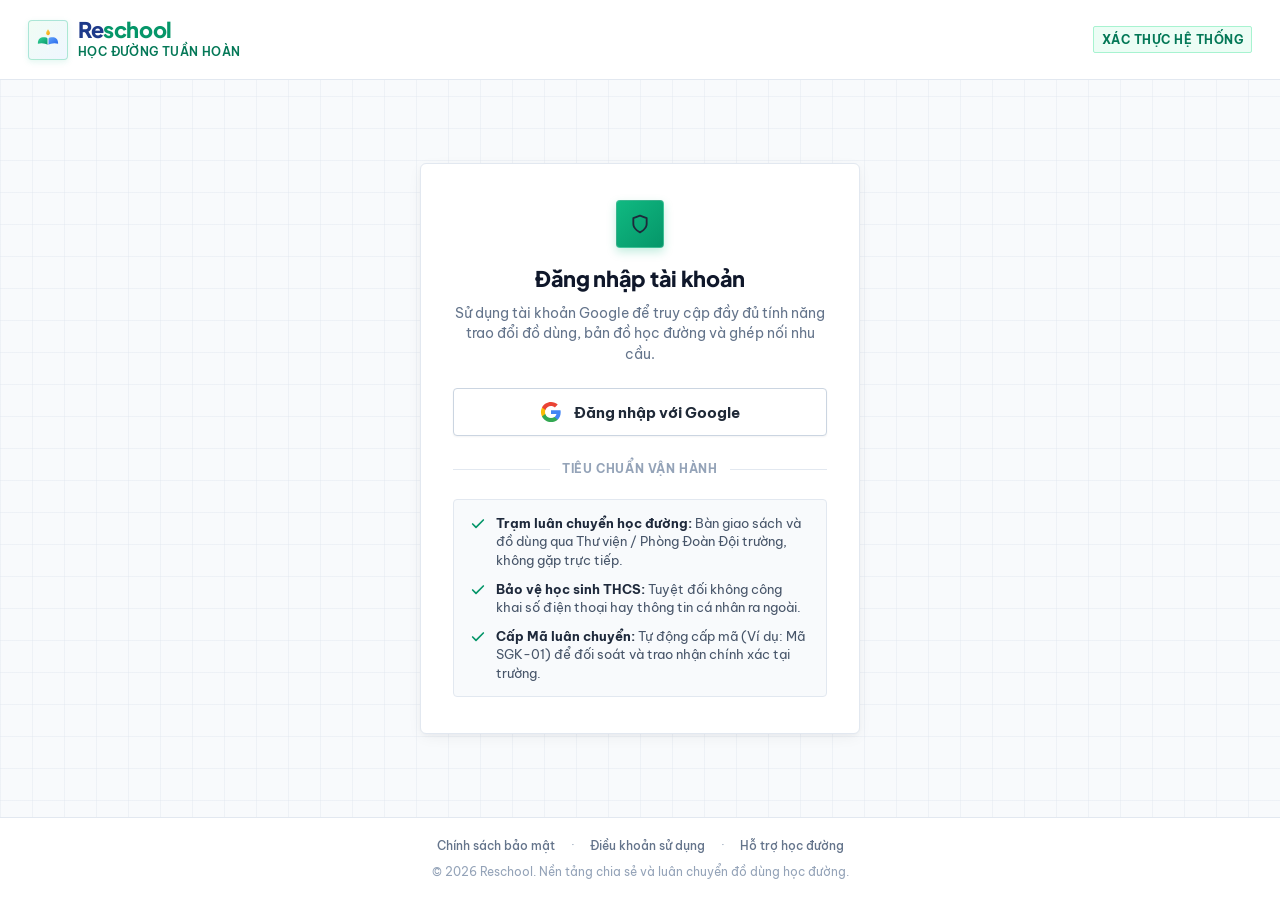
==== commit 81121075: "feat(transit-hub): implement safe school transit station workflow based on client feedback (remove p" ====
--- a/frontend/login.html
+++ b/frontend/login.html
@@ -87,19 +87,19 @@
             <svg class="feature-check-icon" viewBox="0 0 24 24" fill="none" stroke="currentColor" stroke-width="2.5" stroke-linecap="round" stroke-linejoin="round">
               <polyline points="20 6 9 17 4 12"></polyline>
             </svg>
-            <div><strong>Đăng nhập 1-chạm:</strong> Xác thực tức thì không cần ghi nhớ mật khẩu.</div>
+            <div><strong>Trạm luân chuyển học đường:</strong> Bàn giao sách và đồ dùng qua Thư viện / Phòng Đoàn Đội trường, không gặp trực tiếp.</div>
           </div>
           <div class="login-feature-item">
             <svg class="feature-check-icon" viewBox="0 0 24 24" fill="none" stroke="currentColor" stroke-width="2.5" stroke-linecap="round" stroke-linejoin="round">
               <polyline points="20 6 9 17 4 12"></polyline>
             </svg>
-            <div><strong>Định danh học sinh:</strong> Minh bạch thông tin trường lớp và kênh liên hệ an toàn.</div>
+            <div><strong>Bảo vệ học sinh THCS:</strong> Tuyệt đối không công khai số điện thoại hay thông tin cá nhân ra ngoài.</div>
           </div>
           <div class="login-feature-item">
             <svg class="feature-check-icon" viewBox="0 0 24 24" fill="none" stroke="currentColor" stroke-width="2.5" stroke-linecap="round" stroke-linejoin="round">
               <polyline points="20 6 9 17 4 12"></polyline>
             </svg>
-            <div><strong>Bảo mật đám mây:</strong> Dữ liệu mã hóa và đồng bộ qua Google Cloud Firestore.</div>
+            <div><strong>Cấp Mã luân chuyển:</strong> Tự động cấp mã (Ví dụ: Mã SGK-01) để đối soát và trao nhận chính xác tại trường.</div>
           </div>
         </div>
       </div>
@@ -108,7 +108,7 @@
       <div id="login-step-profile" class="login-step-panel">
         <div class="profile-onboard-header">
           <h3>Thông tin học sinh</h3>
-          <p>Cập nhật trường lớp để kết nối trao đổi đồ dùng cùng bạn học.</p>
+          <p>Cập nhật trường lớp để kết nối luân chuyển đồ dùng tại trường.</p>
         </div>
 
         <div class="user-quick-preview">
@@ -122,39 +122,34 @@
         <form id="login-profile-form">
           <div class="form-group">
             <label for="onboard-student-name">Họ và tên học sinh <span class="required">*</span></label>
-            <input type="text" id="onboard-student-name" class="form-control" placeholder="Nguyễn Văn A" required>
+            <input type="text" id="onboard-student-name" class="form-control" placeholder="Họ và tên học sinh" required>
           </div>
 
           <div class="form-row">
             <div class="form-group">
               <label for="onboard-school-name">Trường học <span class="required">*</span></label>
-              <input type="text" id="onboard-school-name" class="form-control" placeholder="THPT Chu Văn An" required>
+              <input type="text" id="onboard-school-name" class="form-control" placeholder="Trường THCS Ái Quốc" required>
             </div>
             <div class="form-group">
               <label for="onboard-class">Khối / Lớp <span class="required">*</span></label>
-              <input type="text" id="onboard-class" class="form-control" placeholder="11A1" required>
+              <input type="text" id="onboard-class" class="form-control" placeholder="7A1" required>
             </div>
           </div>
 
           <div class="form-row">
             <div class="form-group">
-              <label for="onboard-district">Quận / Huyện</label>
-              <input type="text" id="onboard-district" class="form-control" placeholder="Tây Hồ">
+              <label for="onboard-district">Phường / Quận</label>
+              <input type="text" id="onboard-district" class="form-control" placeholder="Phường Ái Quốc, Hải Phòng">
             </div>
             <div class="form-group">
-              <label for="onboard-phone">Số điện thoại <span class="required">*</span></label>
-              <input type="tel" id="onboard-phone" class="form-control" placeholder="0912345678" required>
+              <label for="onboard-phone">Số điện thoại liên hệ (Tùy chọn - Bảo mật 100%)</label>
+              <input type="tel" id="onboard-phone" class="form-control" placeholder="Không công khai ra ngoài">
             </div>
           </div>
 
           <div class="form-group">
-            <label for="onboard-zalo">Số Zalo (nếu có)</label>
-            <input type="tel" id="onboard-zalo" class="form-control" placeholder="Để trống nếu trùng số điện thoại">
-          </div>
-
-          <div class="form-group">
-            <label for="onboard-address">Địa chỉ / Khu vực giao nhận</label>
-            <input type="text" id="onboard-address" class="form-control" placeholder="Cổng trường hoặc địa chỉ gần trường">
+            <label for="onboard-address">Trạm luân chuyển ưa thích</label>
+            <input type="text" id="onboard-address" class="form-control" placeholder="Thư viện hoặc Phòng Đoàn Đội trường">
           </div>
 
           <div class="login-form-actions">
--- a/frontend/css/components.css
+++ b/frontend/css/components.css
@@ -1543,3 +1543,298 @@
   color: #B91C1C;
 }
 
+/* ==========================================================================
+   TRANSIT HUB (TRẠM LUÂN CHUYỂN HỌC ĐƯỜNG - Ý KIẾN KHÁCH HÀNG)
+   Bảo vệ học sinh THCS, không công khai SĐT, trao nhận qua Thư viện / Đoàn Đội
+   ========================================================================== */
+.transit-station-card {
+  background: #F8FAFC;
+  border: 1.5px solid #E2E8F0;
+  border-radius: 6px;
+  padding: 16px;
+  margin-top: 16px;
+  display: flex;
+  flex-direction: column;
+  gap: 12px;
+}
+
+.transit-station-badge {
+  display: inline-flex;
+  align-items: center;
+  gap: 6px;
+  background: #EFF6FF;
+  color: #1D4ED8;
+  border: 1px solid #BFDBFE;
+  padding: 4px 10px;
+  border-radius: 4px;
+  font-size: 0.72rem;
+  font-weight: 700;
+  letter-spacing: 0.5px;
+  width: fit-content;
+}
+
+.transit-station-content {
+  display: flex;
+  align-items: flex-start;
+  gap: 12px;
+}
+
+.station-icon-box {
+  font-size: 1.8rem;
+  line-height: 1;
+  background: #FFFFFF;
+  padding: 8px;
+  border-radius: 6px;
+  border: 1px solid #E2E8F0;
+  box-shadow: 0 1px 2px rgba(0,0,0,0.05);
+}
+
+.station-title {
+  font-size: 0.95rem;
+  font-weight: 800;
+  color: #1E293B;
+  margin-bottom: 2px;
+}
+
+.station-desc {
+  font-size: 0.8rem;
+  color: #64748B;
+  line-height: 1.4;
+}
+
+.transit-author-brief {
+  display: flex;
+  align-items: center;
+  gap: 10px;
+  padding: 10px 12px;
+  background: #FFFFFF;
+  border-radius: 4px;
+  border: 1px solid #E2E8F0;
+  font-size: 0.82rem;
+}
+
+.author-brief-avatar {
+  width: 28px;
+  height: 28px;
+  border-radius: 50%;
+  background: #E2E8F0;
+  display: flex;
+  align-items: center;
+  justify-content: center;
+  overflow: hidden;
+  flex-shrink: 0;
+}
+
+.author-brief-avatar img {
+  width: 100%;
+  height: 100%;
+  object-fit: cover;
+}
+
+.author-brief-text {
+  display: flex;
+  flex-direction: column;
+  gap: 2px;
+}
+
+.privacy-note {
+  font-size: 0.75rem;
+  color: #059669;
+  font-weight: 600;
+}
+
+.transit-action-container {
+  margin-top: 4px;
+}
+
+.btn-transit-register {
+  background: linear-gradient(135deg, #059669 0%, #10B981 100%) !important;
+  font-size: 0.95rem !important;
+  font-weight: 700 !important;
+  padding: 12px 20px !important;
+}
+
+.btn-transit-give {
+  background: linear-gradient(135deg, #2563EB 0%, #3B82F6 100%) !important;
+  font-size: 0.95rem !important;
+  font-weight: 700 !important;
+  padding: 12px 20px !important;
+}
+
+.btn-warning-soft {
+  background: #FEF3C7;
+  color: #B45309;
+  border: 1px solid #FCD34D;
+  font-weight: 700;
+  padding: 12px 20px;
+}
+
+/* ==========================================================================
+   TRANSIT TICKET MODAL STYLES
+   ========================================================================== */
+.transit-ticket-modal-content {
+  padding: 28px 24px;
+}
+
+.transit-ticket-header {
+  text-align: center;
+  margin-bottom: 20px;
+}
+
+.ticket-station-badge {
+  display: inline-flex;
+  align-items: center;
+  gap: 6px;
+  background: #ECFDF5;
+  color: #065F46;
+  border: 1px solid #A7F3D0;
+  padding: 4px 10px;
+  border-radius: 4px;
+  font-size: 0.72rem;
+  font-weight: 800;
+  margin-bottom: 10px;
+}
+
+.transit-ticket-header h3 {
+  font-size: 1.3rem;
+  font-weight: 800;
+  color: #1E293B;
+  margin-bottom: 6px;
+}
+
+.ticket-sub {
+  font-size: 0.82rem;
+  color: #64748B;
+}
+
+.transit-code-card {
+  background: linear-gradient(135deg, #1E293B 0%, #0F172A 100%);
+  color: #FFFFFF;
+  border-radius: 8px;
+  padding: 20px;
+  text-align: center;
+  margin-bottom: 20px;
+  box-shadow: 0 4px 12px rgba(15, 23, 42, 0.25);
+  position: relative;
+  border: 2px dashed #38BDF8;
+}
+
+.transit-code-label {
+  font-size: 0.72rem;
+  letter-spacing: 1.5px;
+  color: #94A3B8;
+  font-weight: 700;
+  display: block;
+  margin-bottom: 6px;
+}
+
+.transit-code-value {
+  font-family: monospace, var(--font-main);
+  font-size: 2.2rem;
+  font-weight: 900;
+  color: #38BDF8;
+  letter-spacing: 2px;
+  margin-bottom: 12px;
+  text-shadow: 0 2px 4px rgba(0,0,0,0.5);
+}
+
+.btn-copy-code {
+  display: inline-flex;
+  align-items: center;
+  gap: 6px;
+  background: rgba(255, 255, 255, 0.15);
+  color: #FFFFFF;
+  border: 1px solid rgba(255, 255, 255, 0.3);
+  padding: 6px 14px;
+  border-radius: 4px;
+  font-size: 0.78rem;
+  font-weight: 600;
+  cursor: pointer;
+  transition: all 0.15s ease;
+}
+
+.btn-copy-code:hover {
+  background: rgba(255, 255, 255, 0.25);
+}
+
+.transit-ticket-details {
+  background: #F8FAFC;
+  border: 1px solid #E2E8F0;
+  border-radius: 6px;
+  padding: 12px 16px;
+  margin-bottom: 20px;
+  display: flex;
+  flex-direction: column;
+  gap: 8px;
+}
+
+.ticket-detail-row {
+  display: flex;
+  justify-content: space-between;
+  align-items: center;
+  font-size: 0.85rem;
+  gap: 8px;
+}
+
+.detail-label {
+  color: #64748B;
+  flex-shrink: 0;
+}
+
+.detail-value {
+  text-align: right;
+  font-weight: 700;
+  color: #1E293B;
+}
+
+.transit-steps-guide {
+  background: #EFF6FF;
+  border: 1px solid #BFDBFE;
+  border-radius: 6px;
+  padding: 14px 16px;
+  margin-bottom: 20px;
+}
+
+.transit-steps-guide h4 {
+  font-size: 0.85rem;
+  font-weight: 800;
+  color: #1E40AF;
+  margin-bottom: 10px;
+}
+
+.transit-step-item {
+  display: flex;
+  align-items: flex-start;
+  gap: 10px;
+  margin-bottom: 8px;
+}
+
+.transit-step-item:last-child {
+  margin-bottom: 0;
+}
+
+.step-num {
+  width: 22px;
+  height: 22px;
+  border-radius: 50%;
+  background: #2563EB;
+  color: #FFFFFF;
+  font-size: 0.75rem;
+  font-weight: 800;
+  display: flex;
+  align-items: center;
+  justify-content: center;
+  flex-shrink: 0;
+  margin-top: 2px;
+}
+
+.step-desc {
+  font-size: 0.8rem;
+  color: #1E3A8A;
+  line-height: 1.4;
+}
+
+.transit-modal-footer {
+  margin-top: 10px;
+}
+
--- a/frontend/css/login.css
+++ b/frontend/css/login.css
@@ -335,3 +335,52 @@
 .spinning {
   animation: spin 0.8s linear infinite;
 }
+
+/* ==========================================================================
+   MOBILE APP SIGN-IN ADAPTATION (< 600px)
+   ========================================================================== */
+@media (max-width: 600px) {
+  .login-page-body {
+    background-color: #FFFFFF;
+    background-image: none;
+  }
+  .login-header-simple {
+    padding: 12px 16px;
+    border-bottom: 1px solid var(--slate-100);
+  }
+  .login-center-wrapper {
+    padding: 24px 16px 40px;
+    align-items: flex-start;
+  }
+  .login-card-container {
+    border: none;
+    box-shadow: none;
+    padding: 0;
+    max-width: 100%;
+  }
+  .login-brand-logo-icon {
+    width: 44px;
+    height: 44px;
+    margin-bottom: 12px;
+  }
+  .login-card-title {
+    font-size: 1.25rem;
+  }
+  .login-card-desc {
+    font-size: 0.82rem;
+  }
+  .btn-google-login-hero {
+    padding: 13px 16px;
+    font-size: 0.92rem;
+  }
+  .login-features-list {
+    padding: 12px;
+  }
+  .login-feature-item {
+    font-size: 0.78rem;
+  }
+  .login-footer-simple {
+    padding: 16px;
+    font-size: 0.72rem;
+  }
+}
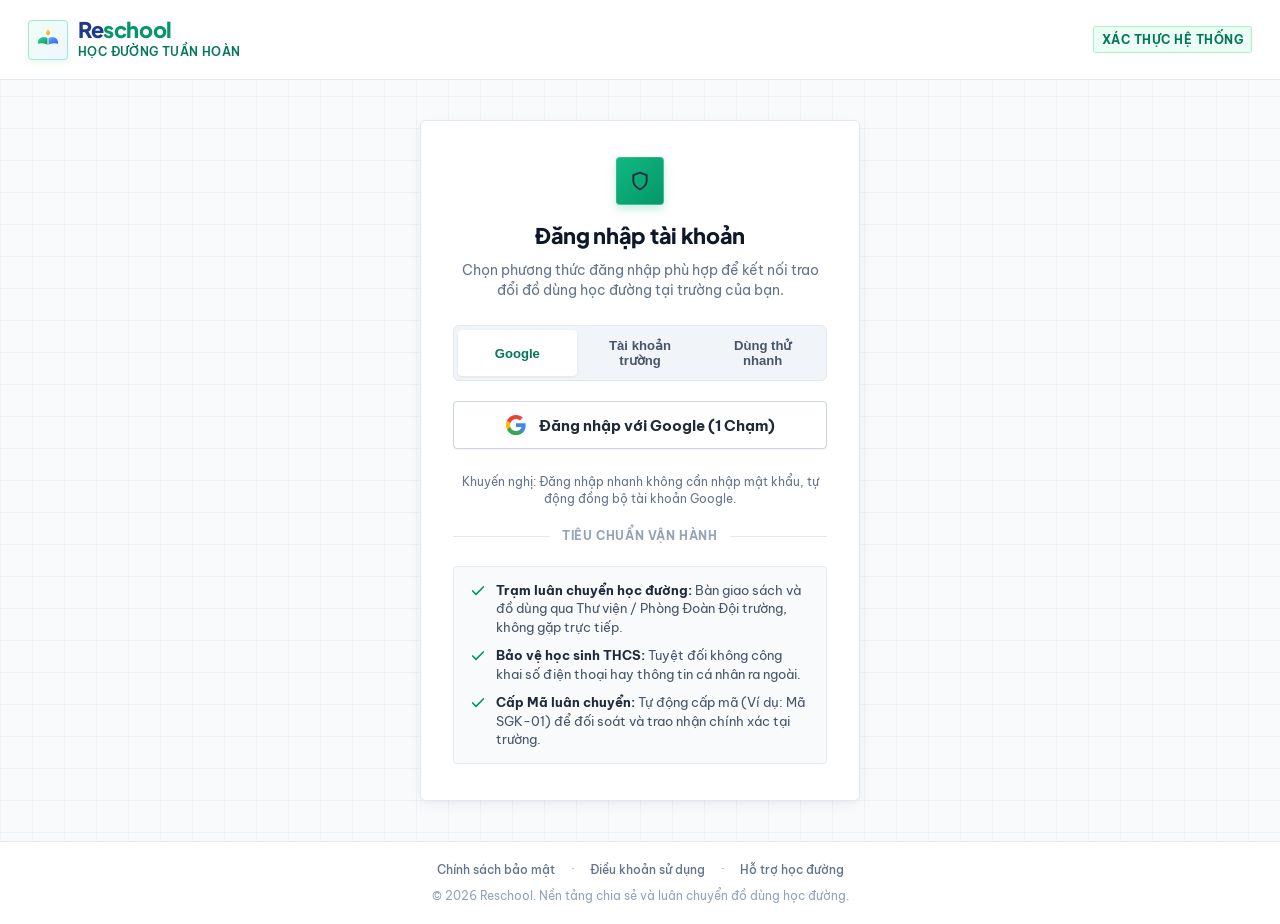
==== commit 086ef5a0: "feat(auth,requests): implement multi-role login, item request workflow, my-items and drawer menu" ====
--- a/frontend/login.html
+++ b/frontend/login.html
@@ -52,7 +52,7 @@
   <main class="login-center-wrapper">
     <div class="login-card-container">
 
-      <!-- STEP 1: GOOGLE ONE-CLICK SIGN IN -->
+      <!-- STEP 1: MULTI-OPTION SIGN IN (GOOGLE, HỌC SINH, VAI TRÒ MẪU) -->
       <div id="login-step-auth" class="login-step-panel active">
         <div class="login-brand-lead">
           <div class="login-brand-logo-icon">
@@ -62,20 +62,99 @@
           </div>
           <h2 class="login-card-title">Đăng nhập tài khoản</h2>
           <p class="login-card-desc">
-            Sử dụng tài khoản Google để truy cập đầy đủ tính năng trao đổi đồ dùng, bản đồ học đường và ghép nối nhu cầu.
+            Chọn phương thức đăng nhập phù hợp để kết nối trao đổi đồ dùng học đường tại trường của bạn.
           </p>
         </div>
 
-        <div class="login-action-box">
-          <button type="button" class="btn-google-login-hero" id="btn-google-login-action">
-            <svg class="google-g-icon" viewBox="0 0 24 24">
-              <path fill="#4285F4" d="M22.56 12.25c0-.78-.07-1.53-.2-2.25H12v4.26h5.92c-.26 1.37-1.04 2.53-2.21 3.31v2.77h3.57c2.08-1.92 3.28-4.74 3.28-8.09z"/>
-              <path fill="#34A853" d="M12 23c2.97 0 5.46-.98 7.28-2.66l-3.57-2.77c-.98.66-2.23 1.06-3.71 1.06-2.86 0-5.29-1.93-6.16-4.53H2.18v2.84C3.99 20.53 7.7 23 12 23z"/>
-              <path fill="#FBBC05" d="M5.84 14.09c-.22-.66-.35-1.36-.35-2.09s.13-1.43.35-2.09V7.06H2.18C1.43 8.55 1 10.22 1 12s.43 3.45 1.18 4.94l2.85-2.22.81-.63z"/>
-              <path fill="#EA4335" d="M12 5.38c1.62 0 3.06.56 4.21 1.64l3.15-3.15C17.45 2.09 14.97 1 12 1 7.7 1 3.99 3.47 2.18 7.06l3.66 2.84c.87-2.6 3.3-4.52 6.16-4.52z"/>
-            </svg>
-            <span>Đăng nhập với Google</span>
+        <!-- Auth Method Selector Tabs -->
+        <div class="auth-method-tabs" role="tablist">
+          <button type="button" class="auth-method-tab active" data-tab-panel="panel-google">
+            <span>Google</span>
           </button>
+          <button type="button" class="auth-method-tab" data-tab-panel="panel-credentials">
+            <span>Tài khoản trường</span>
+          </button>
+          <button type="button" class="auth-method-tab" data-tab-panel="panel-demo">
+            <span>Dùng thử nhanh</span>
+          </button>
+        </div>
+
+        <!-- Panel 1: Google One-Click -->
+        <div id="panel-google" class="auth-tab-panel active">
+          <div class="login-action-box">
+            <button type="button" class="btn-google-login-hero" id="btn-google-login-action">
+              <svg class="google-g-icon" viewBox="0 0 24 24">
+                <path fill="#4285F4" d="M22.56 12.25c0-.78-.07-1.53-.2-2.25H12v4.26h5.92c-.26 1.37-1.04 2.53-2.21 3.31v2.77h3.57c2.08-1.92 3.28-4.74 3.28-8.09z"/>
+                <path fill="#34A853" d="M12 23c2.97 0 5.46-.98 7.28-2.66l-3.57-2.77c-.98.66-2.23 1.06-3.71 1.06-2.86 0-5.29-1.93-6.16-4.53H2.18v2.84C3.99 20.53 7.7 23 12 23z"/>
+                <path fill="#FBBC05" d="M5.84 14.09c-.22-.66-.35-1.36-.35-2.09s.13-1.43.35-2.09V7.06H2.18C1.43 8.55 1 10.22 1 12s.43 3.45 1.18 4.94l2.85-2.22.81-.63z"/>
+                <path fill="#EA4335" d="M12 5.38c1.62 0 3.06.56 4.21 1.64l3.15-3.15C17.45 2.09 14.97 1 12 1 7.7 1 3.99 3.47 2.18 7.06l3.66 2.84c.87-2.6 3.3-4.52 6.16-4.52z"/>
+              </svg>
+              <span>Đăng nhập với Google (1 Chạm)</span>
+            </button>
+          </div>
+          <p class="auth-panel-hint">Khuyến nghị: Đăng nhập nhanh không cần nhập mật khẩu, tự động đồng bộ tài khoản Google.</p>
+        </div>
+
+        <!-- Panel 2: School ID / Email Login -->
+        <div id="panel-credentials" class="auth-tab-panel">
+          <form id="form-credentials-login" class="credentials-login-form">
+            <div class="form-group">
+              <label for="cred-identifier">Mã học sinh hoặc Email học đường <span class="required">*</span></label>
+              <input type="text" id="cred-identifier" class="form-control" placeholder="Vd: hs12345 hoặc nam.nh@thcsaiquoc.edu.vn" required>
+            </div>
+            <div class="form-group">
+              <label for="cred-password">Mật khẩu <span class="required">*</span></label>
+              <input type="password" id="cred-password" class="form-control" placeholder="••••••••" required>
+            </div>
+            <button type="submit" class="btn btn-primary btn-block" id="btn-credentials-submit">
+              Đăng nhập tài khoản học sinh
+            </button>
+          </form>
+          <p class="auth-panel-hint">Học sinh chưa có tài khoản sẽ tự động được khởi tạo hồ sơ khi đăng nhập lần đầu.</p>
+        </div>
+
+        <!-- Panel 3: Quick 1-Click Demo Accounts -->
+        <div id="panel-demo" class="auth-tab-panel">
+          <div class="demo-accounts-lead">
+            <span>Chọn vai trò trải nghiệm hệ thống:</span>
+          </div>
+          <div class="demo-accounts-grid">
+            <button type="button" class="btn-demo-account-card" data-demo-role="giver">
+              <img src="https://images.unsplash.com/photo-1535713875002-d1d0cf377fde?w=80&auto=format&fit=crop&q=80" alt="Minh Châu" class="demo-avatar">
+              <div class="demo-info">
+                <div class="demo-name-badge">
+                  <strong>Nguyễn Minh Châu (8A2)</strong>
+                  <span class="role-pill role-giver">Người cho</span>
+                </div>
+                <div class="demo-school">THCS Ái Quốc · Đã đăng SGK Lớp 7</div>
+                <div class="demo-desc">Kiểm thử luồng nhận yêu cầu, bấm Chấp nhận / Từ chối</div>
+              </div>
+            </button>
+
+            <button type="button" class="btn-demo-account-card" data-demo-role="receiver">
+              <img src="https://images.unsplash.com/photo-1534528741775-53994a69daeb?w=80&auto=format&fit=crop&q=80" alt="Minh An" class="demo-avatar">
+              <div class="demo-info">
+                <div class="demo-name-badge">
+                  <strong>Trần Minh An (7A1)</strong>
+                  <span class="role-pill role-receiver">Người xin</span>
+                </div>
+                <div class="demo-school">THCS Ái Quốc · Cần xin SGK Lớp 7</div>
+                <div class="demo-desc">Kiểm thử luồng gửi yêu cầu xin đồ, nhận Mã luân chuyển</div>
+              </div>
+            </button>
+
+            <button type="button" class="btn-demo-account-card" data-demo-role="station">
+              <img src="https://images.unsplash.com/photo-1573496359142-b8d87734a5a2?w=80&auto=format&fit=crop&q=80" alt="Cô Lan" class="demo-avatar">
+              <div class="demo-info">
+                <div class="demo-name-badge">
+                  <strong>Cô Hoàng Mai Lan</strong>
+                  <span class="role-pill role-station">Thủ thư</span>
+                </div>
+                <div class="demo-school">Thư viện THCS Ái Quốc · Trạm luân chuyển</div>
+                <div class="demo-desc">Kiểm thử xác nhận đối soát Mã luân chuyển tại trường</div>
+              </div>
+            </button>
+          </div>
         </div>
 
         <div class="login-divider">
--- a/frontend/css/components.css
+++ b/frontend/css/components.css
@@ -1838,3 +1838,759 @@
   margin-top: 10px;
 }
 
+
+/* ==========================================================================
+   RESCHOOL CUSTOMER REQUESTS, DRAWER & MY-ITEMS STYLES
+   ========================================================================== */
+
+/* Header Actions: Notification & Menu buttons */
+.btn-header-icon {
+  width: 38px;
+  height: 38px;
+  border-radius: 6px;
+  border: 1px solid var(--slate-200);
+  background: #FFFFFF;
+  color: var(--slate-700);
+  display: flex;
+  align-items: center;
+  justify-content: center;
+  cursor: pointer;
+  position: relative;
+  transition: all 0.2s ease;
+}
+
+.btn-header-icon:hover {
+  background: var(--slate-50);
+  border-color: var(--slate-300);
+  color: var(--slate-900);
+}
+
+.header-icon-badge {
+  position: absolute;
+  top: -4px;
+  right: -4px;
+  background: #EF4444;
+  color: #FFFFFF;
+  font-size: 0.65rem;
+  font-weight: 800;
+  min-width: 17px;
+  height: 17px;
+  border-radius: 10px;
+  display: flex;
+  align-items: center;
+  justify-content: center;
+  padding: 0 4px;
+  border: 2px solid #FFFFFF;
+}
+
+.nav-badge-pill {
+  background: #EF4444;
+  color: #FFFFFF;
+  font-size: 0.65rem;
+  font-weight: 800;
+  border-radius: 10px;
+  padding: 1px 6px;
+  margin-left: 6px;
+}
+
+.view-header-strip {
+  display: flex;
+  align-items: center;
+  justify-content: space-between;
+  margin-bottom: 24px;
+  flex-wrap: wrap;
+  gap: 16px;
+  padding-bottom: 16px;
+  border-bottom: 1px solid var(--slate-200);
+}
+
+.view-header-title {
+  display: flex;
+  align-items: center;
+  gap: 14px;
+}
+
+.view-icon-badge {
+  width: 44px;
+  height: 44px;
+  border-radius: 8px;
+  background: var(--primary-100);
+  font-size: 1.4rem;
+  display: flex;
+  align-items: center;
+  justify-content: center;
+  flex-shrink: 0;
+}
+
+.view-header-title h3 {
+  font-size: 1.35rem;
+  font-weight: 800;
+  color: var(--slate-900);
+  margin-bottom: 4px;
+}
+
+.view-header-title p {
+  font-size: 0.86rem;
+  color: var(--slate-500);
+  margin: 0;
+}
+
+.my-items-stats-bar {
+  display: grid;
+  grid-template-columns: repeat(4, 1fr);
+  gap: 14px;
+  margin-bottom: 20px;
+}
+
+.my-items-stat-card {
+  background: #FFFFFF;
+  border: 1px solid var(--slate-200);
+  border-radius: 6px;
+  padding: 14px 16px;
+  display: flex;
+  flex-direction: column;
+}
+
+.my-items-stat-card.highlight-card {
+  border-color: #FBBF24;
+  background: #FFFBEB;
+}
+
+.my-items-stat-card .stat-number {
+  font-size: 1.5rem;
+  font-weight: 800;
+  color: var(--slate-900);
+}
+
+.my-items-stat-card.highlight-card .stat-number {
+  color: #D97706;
+}
+
+.my-items-stat-card .stat-lbl {
+  font-size: 0.76rem;
+  color: var(--slate-500);
+  margin-top: 2px;
+}
+
+.my-items-filter-tabs {
+  display: flex;
+  gap: 8px;
+  margin-bottom: 20px;
+  overflow-x: auto;
+  padding-bottom: 4px;
+}
+
+.my-items-filter-btn {
+  padding: 8px 16px;
+  border-radius: 6px;
+  border: 1px solid var(--slate-200);
+  background: #FFFFFF;
+  color: var(--slate-600);
+  font-size: 0.82rem;
+  font-weight: 600;
+  cursor: pointer;
+  white-space: nowrap;
+  transition: all 0.2s ease;
+}
+
+.my-items-filter-btn:hover {
+  background: var(--slate-50);
+  color: var(--slate-900);
+}
+
+.my-items-filter-btn.active {
+  background: var(--primary-700);
+  color: #FFFFFF;
+  border-color: var(--primary-700);
+}
+
+.requests-nav-tabs {
+  display: flex;
+  gap: 10px;
+  border-bottom: 2px solid var(--slate-200);
+  margin-bottom: 24px;
+}
+
+.requests-nav-tab {
+  padding: 12px 18px;
+  border: none;
+  background: transparent;
+  font-size: 0.92rem;
+  font-weight: 600;
+  color: var(--slate-600);
+  cursor: pointer;
+  display: flex;
+  align-items: center;
+  gap: 8px;
+  border-bottom: 3px solid transparent;
+  margin-bottom: -2px;
+  transition: all 0.2s ease;
+}
+
+.requests-nav-tab:hover {
+  color: var(--primary-700);
+}
+
+.requests-nav-tab.active {
+  color: var(--primary-700);
+  border-bottom-color: var(--primary-700);
+  font-weight: 700;
+}
+
+.subtab-badge-count {
+  background: #EF4444;
+  color: #FFFFFF;
+  font-size: 0.7rem;
+  font-weight: 800;
+  padding: 1px 7px;
+  border-radius: 10px;
+}
+
+.requests-subtab-content {
+  display: none;
+}
+
+.requests-subtab-content.active {
+  display: block;
+}
+
+.requests-cards-list {
+  display: flex;
+  flex-direction: column;
+  gap: 16px;
+}
+
+.request-card {
+  background: #FFFFFF;
+  border: 1px solid var(--slate-200);
+  border-radius: 8px;
+  padding: 18px;
+  box-shadow: 0 1px 4px rgba(15, 23, 42, 0.04);
+  display: grid;
+  grid-template-columns: 120px 1fr 240px;
+  gap: 18px;
+  align-items: center;
+  transition: border-color 0.2s;
+}
+
+@media (max-width: 768px) {
+  .request-card {
+    grid-template-columns: 1fr;
+    gap: 14px;
+  }
+  .my-items-stats-bar {
+    grid-template-columns: repeat(2, 1fr);
+  }
+}
+
+.request-card:hover {
+  border-color: var(--slate-300);
+}
+
+.request-thumb {
+  width: 100%;
+  height: 95px;
+  border-radius: 6px;
+  object-fit: cover;
+  background: var(--slate-100);
+  border: 1px solid var(--slate-200);
+}
+
+.request-info {
+  display: flex;
+  flex-direction: column;
+  gap: 6px;
+}
+
+.request-item-title {
+  font-size: 1rem;
+  font-weight: 700;
+  color: var(--slate-900);
+  line-height: 1.35;
+}
+
+.request-meta-row {
+  display: flex;
+  align-items: center;
+  gap: 12px;
+  font-size: 0.8rem;
+  color: var(--slate-600);
+  flex-wrap: wrap;
+}
+
+.requester-profile {
+  display: flex;
+  align-items: center;
+  gap: 8px;
+}
+
+.requester-avatar {
+  width: 24px;
+  height: 24px;
+  border-radius: 50%;
+  object-fit: cover;
+}
+
+.request-note-box {
+  background: var(--slate-50);
+  border-left: 3px solid var(--primary-500);
+  padding: 8px 12px;
+  font-size: 0.82rem;
+  color: var(--slate-700);
+  border-radius: 0 4px 4px 0;
+  margin-top: 4px;
+  font-style: italic;
+}
+
+.request-station-tag {
+  font-size: 0.76rem;
+  color: #2563EB;
+  background: #EFF6FF;
+  padding: 3px 8px;
+  border-radius: 4px;
+  display: inline-flex;
+  align-items: center;
+  gap: 5px;
+  width: fit-content;
+}
+
+/* KHU VỰC TRẠNG THÁI & NÚT HÀNH ĐỘNG (CHUẨN 100% THEO ẢNH KHÁCH GỬI) */
+.request-actions-col {
+  display: flex;
+  flex-direction: column;
+  align-items: flex-end;
+  gap: 10px;
+  justify-content: center;
+}
+
+@media (max-width: 768px) {
+  .request-actions-col {
+    align-items: stretch;
+  }
+}
+
+/* 1. Badge Đang chờ (như ảnh của khách) */
+.badge-status-pending {
+  display: inline-flex;
+  align-items: center;
+  gap: 6px;
+  background: #FEF3C7;
+  color: #B45309;
+  border: 1.5px solid #FCD34D;
+  padding: 6px 14px;
+  border-radius: 20px;
+  font-size: 0.84rem;
+  font-weight: 700;
+}
+
+.badge-status-accepted {
+  display: inline-flex;
+  align-items: center;
+  gap: 6px;
+  background: #DCFCE7;
+  color: #15803D;
+  border: 1.5px solid #86EFAC;
+  padding: 6px 14px;
+  border-radius: 20px;
+  font-size: 0.84rem;
+  font-weight: 700;
+}
+
+.badge-status-rejected {
+  display: inline-flex;
+  align-items: center;
+  gap: 6px;
+  background: #FEE2E2;
+  color: #B91C1C;
+  border: 1.5px solid #FCA5A5;
+  padding: 6px 14px;
+  border-radius: 20px;
+  font-size: 0.84rem;
+  font-weight: 700;
+}
+
+/* Nút Chấp nhận & Từ chối (như ảnh của khách) */
+.request-dual-buttons {
+  display: flex;
+  gap: 8px;
+  width: 100%;
+}
+
+.btn-action-accept {
+  flex: 1;
+  display: inline-flex;
+  align-items: center;
+  justify-content: center;
+  gap: 6px;
+  background: #F0FDF4;
+  color: #16A34A;
+  border: 1.5px solid #86EFAC;
+  border-radius: 20px;
+  padding: 8px 14px;
+  font-size: 0.84rem;
+  font-weight: 700;
+  cursor: pointer;
+  transition: all 0.2s ease;
+}
+
+.btn-action-accept:hover {
+  background: #16A34A;
+  color: #FFFFFF;
+  border-color: #16A34A;
+  box-shadow: 0 2px 6px rgba(22, 163, 74, 0.3);
+}
+
+.btn-action-reject {
+  flex: 1;
+  display: inline-flex;
+  align-items: center;
+  justify-content: center;
+  gap: 6px;
+  background: #FEF2F2;
+  color: #DC2626;
+  border: 1.5px solid #FECACA;
+  border-radius: 20px;
+  padding: 8px 14px;
+  font-size: 0.84rem;
+  font-weight: 700;
+  cursor: pointer;
+  transition: all 0.2s ease;
+}
+
+.btn-action-reject:hover {
+  background: #DC2626;
+  color: #FFFFFF;
+  border-color: #DC2626;
+  box-shadow: 0 2px 6px rgba(220, 38, 38, 0.3);
+}
+
+.request-transit-code-pill {
+  font-size: 0.82rem;
+  color: #1D4ED8;
+  background: #DBEAFE;
+  padding: 4px 10px;
+  border-radius: 4px;
+  font-weight: 700;
+  border: 1px solid #BFDBFE;
+}
+
+/* SIDEBAR DRAWER MENU */
+.drawer-container {
+  position: fixed;
+  inset: 0;
+  z-index: 1050;
+  display: none;
+}
+
+.drawer-container.active {
+  display: block;
+}
+
+.drawer-backdrop {
+  position: absolute;
+  inset: 0;
+  background: rgba(15, 23, 42, 0.45);
+  backdrop-filter: blur(4px);
+  animation: fadeIn 0.2s ease;
+}
+
+.drawer-panel {
+  position: absolute;
+  top: 0;
+  right: 0;
+  bottom: 0;
+  width: 310px;
+  max-width: 85vw;
+  background: #FFFFFF;
+  box-shadow: -4px 0 24px rgba(15, 23, 42, 0.15);
+  display: flex;
+  flex-direction: column;
+  animation: slideDrawer 0.25s cubic-bezier(0.16, 1, 0.3, 1);
+  z-index: 2;
+}
+
+@keyframes slideDrawer {
+  from { transform: translateX(100%); }
+  to { transform: translateX(0); }
+}
+
+.drawer-user-header {
+  padding: 20px;
+  background: #F8FAFC;
+  border-bottom: 1px solid var(--slate-200);
+  display: flex;
+  align-items: center;
+  gap: 12px;
+  position: relative;
+}
+
+.drawer-user-avatar-wrap {
+  position: relative;
+}
+
+.drawer-user-avatar {
+  width: 48px;
+  height: 48px;
+  border-radius: 50%;
+  object-fit: cover;
+  border: 2px solid var(--primary-300);
+}
+
+.drawer-user-role-badge {
+  position: absolute;
+  bottom: -4px;
+  left: 50%;
+  transform: translateX(-50%);
+  background: var(--primary-700);
+  color: #FFFFFF;
+  font-size: 0.6rem;
+  font-weight: 800;
+  padding: 1px 6px;
+  border-radius: 8px;
+  white-space: nowrap;
+}
+
+.drawer-user-info {
+  flex: 1;
+  min-width: 0;
+}
+
+.drawer-user-name {
+  font-size: 0.95rem;
+  font-weight: 800;
+  color: var(--slate-900);
+  margin-bottom: 2px;
+  white-space: nowrap;
+  overflow: hidden;
+  text-overflow: ellipsis;
+}
+
+.drawer-user-school {
+  font-size: 0.74rem;
+  color: var(--slate-500);
+  margin: 0;
+}
+
+.drawer-close-btn {
+  border: none;
+  background: transparent;
+  color: var(--slate-400);
+  cursor: pointer;
+  padding: 6px;
+  border-radius: 4px;
+  transition: color 0.2s;
+}
+
+.drawer-close-btn:hover {
+  color: var(--slate-800);
+}
+
+.drawer-quick-switch {
+  padding: 12px 16px;
+  background: #F1F5F9;
+  border-bottom: 1px solid var(--slate-200);
+}
+
+.quick-switch-label {
+  font-size: 0.7rem;
+  font-weight: 700;
+  color: var(--slate-500);
+  display: block;
+  margin-bottom: 6px;
+  text-transform: uppercase;
+  letter-spacing: 0.5px;
+}
+
+.quick-switch-buttons {
+  display: flex;
+  gap: 6px;
+}
+
+.btn-quick-switch {
+  flex: 1;
+  padding: 5px 6px;
+  font-size: 0.7rem;
+  font-weight: 700;
+  border-radius: 4px;
+  border: 1px solid var(--slate-300);
+  background: #FFFFFF;
+  color: var(--slate-700);
+  cursor: pointer;
+  white-space: nowrap;
+  transition: all 0.2s ease;
+}
+
+.btn-quick-switch:hover {
+  background: var(--primary-50);
+  border-color: var(--primary-400);
+  color: var(--primary-800);
+}
+
+.drawer-menu-list {
+  padding: 12px 10px;
+  flex: 1;
+  overflow-y: auto;
+  display: flex;
+  flex-direction: column;
+  gap: 4px;
+}
+
+.drawer-menu-item {
+  display: flex;
+  align-items: center;
+  gap: 14px;
+  padding: 11px 14px;
+  border-radius: 6px;
+  border: none;
+  background: transparent;
+  width: 100%;
+  text-align: left;
+  font-size: 0.9rem;
+  font-weight: 600;
+  color: var(--slate-700);
+  cursor: pointer;
+  transition: all 0.2s ease;
+}
+
+.drawer-menu-item:hover {
+  background: #F8FAFC;
+  color: var(--primary-700);
+}
+
+.drawer-menu-icon {
+  width: 22px;
+  height: 22px;
+  display: flex;
+  align-items: center;
+  justify-content: center;
+  color: var(--slate-500);
+}
+
+.drawer-menu-item:hover .drawer-menu-icon {
+  color: var(--primary-600);
+}
+
+.drawer-menu-title {
+  flex: 1;
+}
+
+.drawer-badge {
+  font-size: 0.72rem;
+  font-weight: 800;
+  padding: 2px 7px;
+  border-radius: 10px;
+  background: var(--slate-200);
+  color: var(--slate-700);
+}
+
+.drawer-badge.badge-alert {
+  background: #EF4444;
+  color: #FFFFFF;
+}
+
+.drawer-footer {
+  padding: 14px 16px;
+  border-top: 1px solid var(--slate-200);
+  background: #F8FAFC;
+}
+
+.btn-drawer-logout {
+  width: 100%;
+  display: flex;
+  align-items: center;
+  justify-content: center;
+  gap: 8px;
+  padding: 9px;
+  border: 1px solid #FECACA;
+  background: #FEF2F2;
+  color: #DC2626;
+  border-radius: 6px;
+  font-size: 0.84rem;
+  font-weight: 700;
+  cursor: pointer;
+  transition: all 0.2s ease;
+}
+
+.btn-drawer-logout:hover {
+  background: #DC2626;
+  color: #FFFFFF;
+}
+
+.request-modal-header {
+  text-align: center;
+  margin-bottom: 18px;
+}
+
+.request-modal-icon {
+  font-size: 2rem;
+  margin-bottom: 8px;
+}
+
+.request-item-preview-card {
+  display: flex;
+  gap: 12px;
+  padding: 10px;
+  background: #F8FAFC;
+  border: 1px solid var(--slate-200);
+  border-radius: 6px;
+  margin-bottom: 14px;
+}
+
+.request-transit-safety-box {
+  display: flex;
+  align-items: flex-start;
+  gap: 8px;
+  background: #EFF6FF;
+  border: 1px solid #BFDBFE;
+  border-radius: 6px;
+  padding: 10px 12px;
+  font-size: 0.78rem;
+  color: #1E40AF;
+  margin-bottom: 16px;
+}
+
+.notif-modal-header {
+  display: flex;
+  align-items: center;
+  gap: 10px;
+  margin-bottom: 16px;
+}
+
+.notif-icon-badge {
+  font-size: 1.5rem;
+}
+
+.notifications-list {
+  display: flex;
+  flex-direction: column;
+  gap: 10px;
+  max-height: 400px;
+  overflow-y: auto;
+}
+
+.notif-item {
+  padding: 12px;
+  background: #F8FAFC;
+  border: 1px solid var(--slate-200);
+  border-radius: 6px;
+  display: flex;
+  flex-direction: column;
+  gap: 4px;
+  transition: all 0.2s ease;
+}
+
+.notif-item.unread {
+  border-color: var(--primary-300);
+  background: var(--primary-50);
+}
+
+.notif-msg {
+  font-size: 0.84rem;
+  color: var(--slate-800);
+  line-height: 1.4;
+}
+
+.notif-time {
+  font-size: 0.72rem;
+  color: var(--slate-400);
+}
--- a/frontend/css/login.css
+++ b/frontend/css/login.css
@@ -337,6 +337,193 @@
 }
 
 /* ==========================================================================
+   MULTI-OPTION AUTH TABS & DEMO ROLES
+   ========================================================================== */
+
+.auth-method-tabs {
+  display: flex;
+  background: var(--slate-100);
+  padding: 4px;
+  border-radius: 6px;
+  margin-bottom: 20px;
+  border: 1px solid var(--slate-200);
+  gap: 4px;
+}
+
+.auth-method-tab {
+  flex: 1;
+  padding: 8px 10px;
+  border: none;
+  background: transparent;
+  font-size: 0.82rem;
+  font-weight: 600;
+  color: var(--slate-600);
+  border-radius: 4px;
+  cursor: pointer;
+  transition: all 0.2s ease;
+  text-align: center;
+}
+
+.auth-method-tab:hover {
+  color: var(--slate-900);
+}
+
+.auth-method-tab.active {
+  background: #FFFFFF;
+  color: var(--primary-700);
+  box-shadow: 0 1px 3px rgba(15, 23, 42, 0.08);
+  font-weight: 700;
+}
+
+.auth-tab-panel {
+  display: none;
+  animation: fadeIn 0.2s ease;
+}
+
+.auth-tab-panel.active {
+  display: block;
+}
+
+.auth-panel-hint {
+  font-size: 0.76rem;
+  color: var(--slate-500);
+  text-align: center;
+  margin-top: 10px;
+  line-height: 1.4;
+}
+
+/* Credentials Form */
+.credentials-login-form {
+  display: flex;
+  flex-direction: column;
+  gap: 14px;
+}
+
+.credentials-login-form .form-group {
+  display: flex;
+  flex-direction: column;
+  gap: 6px;
+  text-align: left;
+}
+
+.credentials-login-form label {
+  font-size: 0.8rem;
+  font-weight: 600;
+  color: var(--slate-700);
+}
+
+.credentials-login-form .form-control {
+  padding: 10px 12px;
+  border: 1px solid var(--slate-300);
+  border-radius: 4px;
+  font-size: 0.88rem;
+  color: var(--slate-800);
+  transition: border-color 0.2s;
+}
+
+.credentials-login-form .form-control:focus {
+  outline: none;
+  border-color: var(--primary-500);
+  box-shadow: 0 0 0 3px rgba(16, 185, 129, 0.15);
+}
+
+/* Demo Role Cards */
+.demo-accounts-lead {
+  font-size: 0.78rem;
+  font-weight: 600;
+  color: var(--slate-600);
+  margin-bottom: 10px;
+  text-align: left;
+}
+
+.demo-accounts-grid {
+  display: flex;
+  flex-direction: column;
+  gap: 10px;
+}
+
+.btn-demo-account-card {
+  display: flex;
+  align-items: center;
+  gap: 12px;
+  padding: 10px 12px;
+  background: #FFFFFF;
+  border: 1px solid var(--slate-200);
+  border-radius: 6px;
+  cursor: pointer;
+  text-align: left;
+  transition: all 0.2s ease;
+  width: 100%;
+}
+
+.btn-demo-account-card:hover {
+  border-color: var(--primary-400);
+  background: var(--primary-50);
+  transform: translateY(-1px);
+  box-shadow: 0 3px 8px rgba(16, 185, 129, 0.12);
+}
+
+.demo-avatar {
+  width: 44px;
+  height: 44px;
+  border-radius: 50%;
+  object-fit: cover;
+  border: 2px solid var(--primary-200);
+  flex-shrink: 0;
+}
+
+.demo-info {
+  flex: 1;
+  min-width: 0;
+}
+
+.demo-name-badge {
+  display: flex;
+  align-items: center;
+  gap: 6px;
+  font-size: 0.86rem;
+  color: var(--slate-800);
+}
+
+.role-pill {
+  font-size: 0.68rem;
+  padding: 1px 6px;
+  border-radius: 3px;
+  font-weight: 700;
+}
+
+.role-pill.role-giver {
+  background: #DCFCE7;
+  color: #15803D;
+  border: 1px solid #BBF7D0;
+}
+
+.role-pill.role-receiver {
+  background: #DBEAFE;
+  color: #1D4ED8;
+  border: 1px solid #BFDBFE;
+}
+
+.role-pill.role-station {
+  background: #FEF3C7;
+  color: #B45309;
+  border: 1px solid #FDE68A;
+}
+
+.demo-school {
+  font-size: 0.74rem;
+  color: var(--slate-500);
+  margin-top: 2px;
+}
+
+.demo-desc {
+  font-size: 0.72rem;
+  color: var(--primary-700);
+  font-style: italic;
+  margin-top: 3px;
+}
+
+/* ==========================================================================
    MOBILE APP SIGN-IN ADAPTATION (< 600px)
    ========================================================================== */
 @media (max-width: 600px) {
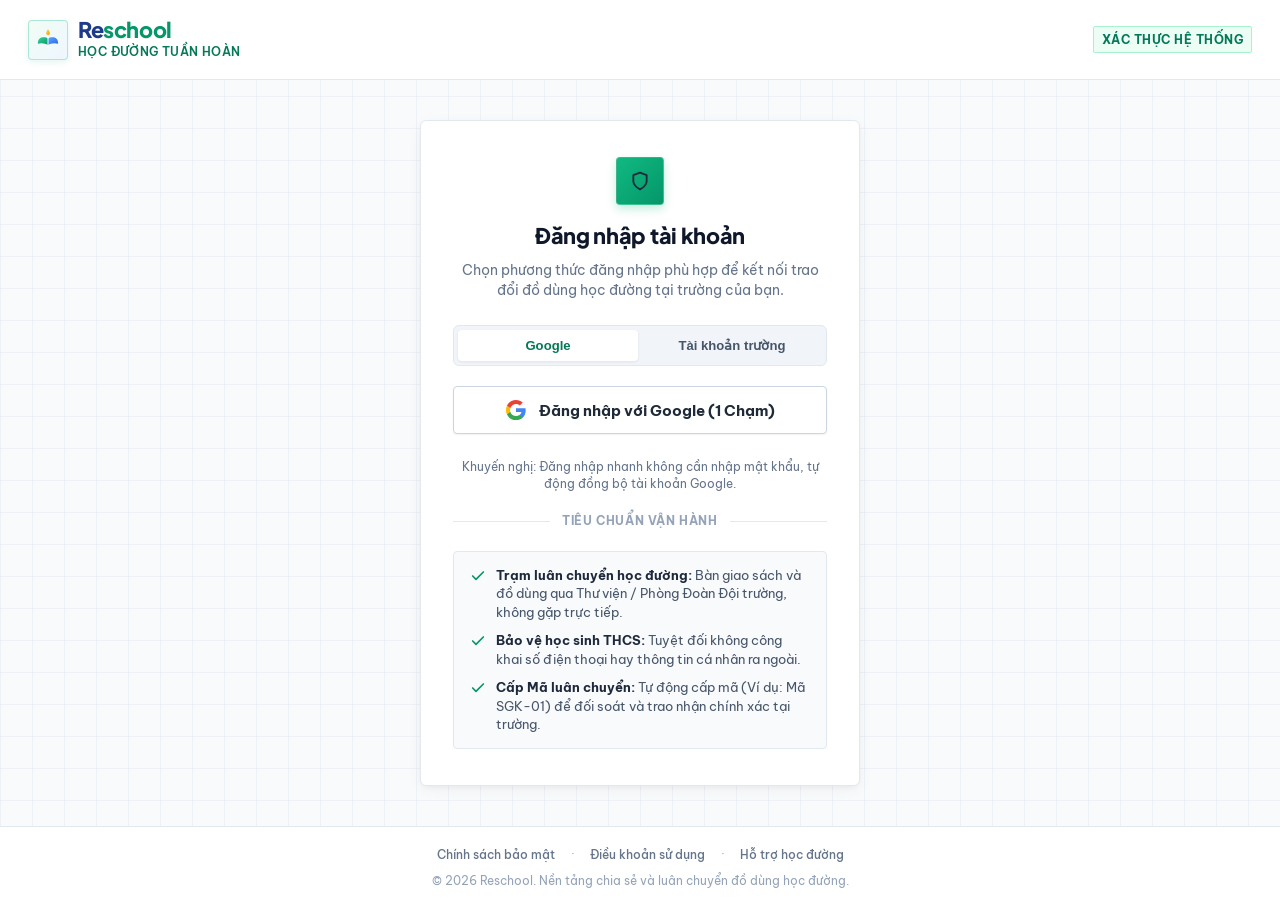
==== commit 39d90cb7: "refactor(auth): remove demo test roles tab from login page" ====
--- a/frontend/login.html
+++ b/frontend/login.html
@@ -74,9 +74,6 @@
           <button type="button" class="auth-method-tab" data-tab-panel="panel-credentials">
             <span>Tài khoản trường</span>
           </button>
-          <button type="button" class="auth-method-tab" data-tab-panel="panel-demo">
-            <span>Dùng thử nhanh</span>
-          </button>
         </div>
 
         <!-- Panel 1: Google One-Click -->
@@ -113,50 +110,6 @@
           <p class="auth-panel-hint">Học sinh chưa có tài khoản sẽ tự động được khởi tạo hồ sơ khi đăng nhập lần đầu.</p>
         </div>
 
-        <!-- Panel 3: Quick 1-Click Demo Accounts -->
-        <div id="panel-demo" class="auth-tab-panel">
-          <div class="demo-accounts-lead">
-            <span>Chọn vai trò trải nghiệm hệ thống:</span>
-          </div>
-          <div class="demo-accounts-grid">
-            <button type="button" class="btn-demo-account-card" data-demo-role="giver">
-              <img src="https://images.unsplash.com/photo-1535713875002-d1d0cf377fde?w=80&auto=format&fit=crop&q=80" alt="Minh Châu" class="demo-avatar">
-              <div class="demo-info">
-                <div class="demo-name-badge">
-                  <strong>Nguyễn Minh Châu (8A2)</strong>
-                  <span class="role-pill role-giver">Người cho</span>
-                </div>
-                <div class="demo-school">THCS Ái Quốc · Đã đăng SGK Lớp 7</div>
-                <div class="demo-desc">Kiểm thử luồng nhận yêu cầu, bấm Chấp nhận / Từ chối</div>
-              </div>
-            </button>
-
-            <button type="button" class="btn-demo-account-card" data-demo-role="receiver">
-              <img src="https://images.unsplash.com/photo-1534528741775-53994a69daeb?w=80&auto=format&fit=crop&q=80" alt="Minh An" class="demo-avatar">
-              <div class="demo-info">
-                <div class="demo-name-badge">
-                  <strong>Trần Minh An (7A1)</strong>
-                  <span class="role-pill role-receiver">Người xin</span>
-                </div>
-                <div class="demo-school">THCS Ái Quốc · Cần xin SGK Lớp 7</div>
-                <div class="demo-desc">Kiểm thử luồng gửi yêu cầu xin đồ, nhận Mã luân chuyển</div>
-              </div>
-            </button>
-
-            <button type="button" class="btn-demo-account-card" data-demo-role="station">
-              <img src="https://images.unsplash.com/photo-1573496359142-b8d87734a5a2?w=80&auto=format&fit=crop&q=80" alt="Cô Lan" class="demo-avatar">
-              <div class="demo-info">
-                <div class="demo-name-badge">
-                  <strong>Cô Hoàng Mai Lan</strong>
-                  <span class="role-pill role-station">Thủ thư</span>
-                </div>
-                <div class="demo-school">Thư viện THCS Ái Quốc · Trạm luân chuyển</div>
-                <div class="demo-desc">Kiểm thử xác nhận đối soát Mã luân chuyển tại trường</div>
-              </div>
-            </button>
-          </div>
-        </div>
-
         <div class="login-divider">
           <span>Tiêu chuẩn vận hành</span>
         </div>
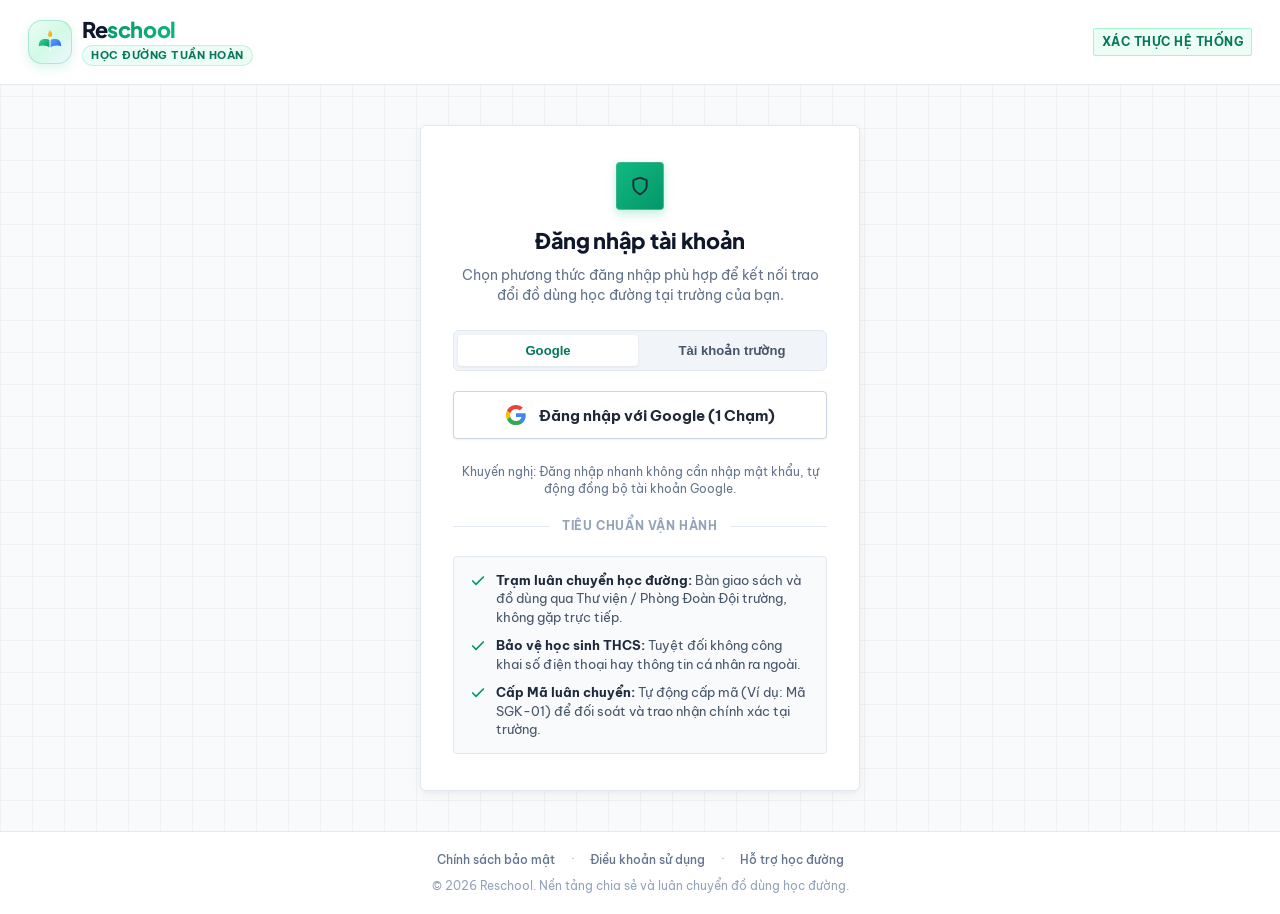
==== commit 876e7106: "feat(vinhlong): deploy Reschool app for Vinh Long (THCS & THPT Hieu Nhon, Hieu Thanh)" ====
--- a/frontend/login.html
+++ b/frontend/login.html
@@ -160,7 +160,7 @@
           <div class="form-row">
             <div class="form-group">
               <label for="onboard-school-name">Trường học <span class="required">*</span></label>
-              <input type="text" id="onboard-school-name" class="form-control" placeholder="Trường THCS Ái Quốc" required>
+              <input type="text" id="onboard-school-name" class="form-control" placeholder="Trường THCS &amp; THPT Hiếu Nhơn" required>
             </div>
             <div class="form-group">
               <label for="onboard-class">Khối / Lớp <span class="required">*</span></label>
@@ -170,8 +170,8 @@
 
           <div class="form-row">
             <div class="form-group">
-              <label for="onboard-district">Phường / Quận</label>
-              <input type="text" id="onboard-district" class="form-control" placeholder="Phường Ái Quốc, Hải Phòng">
+              <label for="onboard-district">Xã / Huyện / Tỉnh</label>
+              <input type="text" id="onboard-district" class="form-control" placeholder="Xã Hiếu Thành, Vũng Liêm, Vĩnh Long">
             </div>
             <div class="form-group">
               <label for="onboard-phone">Số điện thoại liên hệ (Tùy chọn - Bảo mật 100%)</label>
--- a/frontend/css/main.css
+++ b/frontend/css/main.css
@@ -1,7 +1,7 @@
 /* ==========================================================================
-   RESCHOOL DESIGN SYSTEM - NGÂN HÀNG ĐỒ CŨ & SGK LUÂN CHUYỂN
+   RESCHOOL DESIGN SYSTEM - NGÂN HÀNG ĐỒ CŨ & SGK LUÂN CHUYỂN HỌC ĐƯỜNG
    Phong cách học đường hiện đại, sinh động, chuẩn văn hóa trường học Việt Nam
-   Thiết kế chỉn chu, gọn gàng, human-crafted 100%
+   Thiết kế cao cấp, mềm mại, giàu cảm xúc, human-crafted 100%
    ========================================================================== */
 
 @import url('https://fonts.googleapis.com/css2?family=Be+Vietnam+Pro:wght@400;500;600;700;800&family=Plus+Jakarta+Sans:wght@500;600;700;800&display=swap');
@@ -11,6 +11,7 @@
   --primary-50: #ECFDF5;
   --primary-100: #D1FAE5;
   --primary-200: #A7F3D0;
+  --primary-300: #6EE7B7;
   --primary-400: #34D399;
   --primary-500: #10B981;
   --primary-600: #059669;
@@ -21,6 +22,7 @@
   --blue-50: #EFF6FF;
   --blue-100: #DBEAFE;
   --blue-200: #BFDBFE;
+  --blue-400: #60A5FA;
   --blue-500: #3B82F6;
   --blue-600: #2563EB;
   --blue-700: #1D4ED8;
@@ -29,6 +31,7 @@
   /* Màu điểm nhấn - Vàng nắng học trò */
   --amber-50: #FFFBEB;
   --amber-100: #FEF3C7;
+  --amber-400: #FBBF24;
   --amber-500: #F59E0B;
   --amber-600: #D97706;
 
@@ -44,19 +47,22 @@
   --slate-800: #1E293B;
   --slate-900: #0F172A;
 
-  /* Đổ bóng tự nhiên */
-  --shadow-xs: 0 1px 2px 0 rgba(15, 23, 42, 0.05);
-  --shadow-sm: 0 2px 6px 0 rgba(15, 23, 42, 0.04);
-  --shadow-md: 0 8px 24px -4px rgba(15, 23, 42, 0.08);
-  --shadow-lg: 0 16px 36px -6px rgba(15, 23, 42, 0.12);
+  /* Đổ bóng tự nhiên nhiều tầng (Soft Ambient Shadows) */
+  --shadow-xs: 0 1px 3px rgba(15, 23, 42, 0.04);
+  --shadow-sm: 0 2px 8px -1px rgba(15, 23, 42, 0.06), 0 1px 3px -1px rgba(15, 23, 42, 0.03);
+  --shadow-md: 0 10px 25px -4px rgba(15, 23, 42, 0.07), 0 4px 10px -2px rgba(15, 23, 42, 0.04);
+  --shadow-lg: 0 20px 40px -8px rgba(15, 23, 42, 0.1), 0 8px 16px -4px rgba(15, 23, 42, 0.04);
+  --shadow-glow: 0 6px 20px rgba(16, 185, 129, 0.28);
   --shadow-highlight: 0 0 0 3px rgba(16, 185, 129, 0.2);
 
-  /* Bán kính bo góc - Phong cách Doanh nghiệp / Enterprise UI (Vuông vức, gọn mắt) */
-  --radius-xs: 2px;
-  --radius-sm: 4px;
-  --radius-md: 4px;
-  --radius-lg: 6px;
-  --radius-full: 4px;
+  /* Bán kính bo góc mềm mại, hữu cơ (Anti-Boxy Organic Curve Scale) */
+  --radius-xs: 6px;
+  --radius-sm: 10px;
+  --radius-md: 14px;
+  --radius-lg: 20px;
+  --radius-xl: 26px;
+  --radius-2xl: 32px;
+  --radius-full: 9999px;
 
   /* Phông chữ */
   --font-main: 'Be Vietnam Pro', -apple-system, BlinkMacSystemFont, sans-serif;
@@ -116,7 +122,7 @@
 .text-muted { color: var(--slate-400); }
 
 /* ==========================================================================
-   TOP BAR & NAVIGATION HEADER
+   TOP BAR & ANNOUNCEMENT
    ========================================================================== */
 .top-notice-bar {
   background: linear-gradient(90deg, #065F46 0%, #047857 50%, #1E3A8A 100%);
@@ -124,10 +130,11 @@
   padding: 8px 24px;
   font-size: 0.82rem;
   font-weight: 500;
+  border-bottom: 1px solid rgba(255, 255, 255, 0.1);
 }
 
 .notice-container {
-  max-width: 1240px;
+  max-width: 1260px;
   margin: 0 auto;
   display: flex;
   justify-content: space-between;
@@ -143,12 +150,13 @@
 
 .notice-pill {
   background: rgba(255, 255, 255, 0.22);
-  padding: 2px 8px;
-  border-radius: 2px;
+  padding: 3px 10px;
+  border-radius: var(--radius-full);
   font-size: 0.72rem;
   font-weight: 700;
   text-transform: uppercase;
   letter-spacing: 0.5px;
+  backdrop-filter: blur(4px);
 }
 
 .notice-text {
@@ -179,32 +187,32 @@
   opacity: 0.85;
 }
 
-/* /* ==========================================================================
-   MAIN NAVIGATION HEADER (MODERN GLASSMORPHISM & NEW LOGO)
+/* ==========================================================================
+   MAIN NAVIGATION HEADER (ELEGANT FLOATING GLASSMORPHISM)
    ========================================================================== */
 .main-header {
-  background: rgba(255, 255, 255, 0.88);
-  backdrop-filter: blur(16px);
-  -webkit-backdrop-filter: blur(16px);
-  border-bottom: 1px solid rgba(226, 232, 240, 0.85);
+  background: rgba(255, 255, 255, 0.92);
+  backdrop-filter: blur(20px);
+  -webkit-backdrop-filter: blur(20px);
+  border-bottom: 1px solid rgba(226, 232, 240, 0.75);
   position: sticky;
   top: 0;
   z-index: 1000;
-  box-shadow: 0 4px 20px -2px rgba(15, 23, 42, 0.04);
-  transition: all 0.2s ease;
+  box-shadow: 0 4px 24px -2px rgba(15, 23, 42, 0.05);
+  transition: all 0.25s ease;
 }
 
 .header-container {
-  max-width: 1240px;
+  max-width: 1260px;
   margin: 0 auto;
-  padding: 10px 24px;
+  padding: 11px 24px;
   display: flex;
   align-items: center;
   justify-content: space-between;
   gap: 20px;
 }
 
-/* Brand & New Logo */
+/* Brand & Organic Logo Squircle */
 .brand-wrapper {
   display: flex;
   align-items: center;
@@ -212,24 +220,29 @@
   text-decoration: none;
   color: inherit;
   flex-shrink: 0;
+  transition: transform 0.2s ease;
+}
+
+.brand-wrapper:hover {
+  transform: translateY(-1px);
 }
 
 .brand-logo-icon {
-  width: 40px;
-  height: 40px;
-  border-radius: 4px;
-  background: linear-gradient(135deg, #F0FDF4 0%, #EFF6FF 100%);
-  border: 1px solid rgba(16, 185, 129, 0.3);
+  width: 44px;
+  height: 44px;
+  border-radius: var(--radius-md);
+  background: linear-gradient(135deg, #ECFDF5 0%, #D1FAE5 50%, #EFF6FF 100%);
+  border: 1.5px solid rgba(16, 185, 129, 0.25);
   display: flex;
   align-items: center;
   justify-content: center;
-  box-shadow: 0 2px 6px rgba(16, 185, 129, 0.12);
-  transition: transform 0.15s ease, box-shadow 0.15s ease;
+  box-shadow: 0 4px 12px rgba(16, 185, 129, 0.15);
+  transition: transform 0.2s ease, box-shadow 0.2s ease;
 }
 
 .brand-wrapper:hover .brand-logo-icon {
-  transform: translateY(-1px);
-  box-shadow: 0 4px 10px rgba(16, 185, 129, 0.2);
+  transform: scale(1.05) rotate(2deg);
+  box-shadow: 0 6px 18px rgba(16, 185, 129, 0.25);
 }
 
 .brand-svg-new {
@@ -246,122 +259,162 @@
   font-family: var(--font-heading);
   font-size: 1.35rem;
   font-weight: 800;
-  color: var(--blue-800);
+  color: var(--slate-900);
   line-height: 1.15;
   letter-spacing: -0.4px;
 }
 
 .brand-accent {
   color: var(--primary-600);
+  background: linear-gradient(135deg, #059669 0%, #10B981 100%);
+  -webkit-background-clip: text;
+  -webkit-text-fill-color: transparent;
 }
 
 .brand-tagline {
-  font-size: 0.72rem;
+  font-size: 0.68rem;
   color: var(--primary-700);
-  font-weight: 600;
-  letter-spacing: 0.4px;
+  font-weight: 700;
+  letter-spacing: 0.5px;
   text-transform: uppercase;
-}
-
-/* Navigation Tabs (Thiết kế vuông vức chuẩn Corporate) */
+  background: var(--primary-50);
+  padding: 1px 8px;
+  border-radius: var(--radius-full);
+  margin-top: 2px;
+  display: inline-block;
+  align-self: flex-start;
+  border: 1px solid rgba(16, 185, 129, 0.18);
+}
+
+/* ==========================================================================
+   NAVIGATION TABS - MODERN FLOATING PILL SEGMENTED CONTROL
+   ========================================================================== */
 .nav-tabs-wrapper {
   display: flex;
   align-items: center;
-  background: rgba(241, 245, 249, 0.85);
-  border: 1px solid rgba(226, 232, 240, 0.8);
-  padding: 3px;
-  border-radius: 4px;
-  gap: 2px;
+  background: rgba(241, 245, 249, 0.75);
+  backdrop-filter: blur(8px);
+  -webkit-backdrop-filter: blur(8px);
+  border: 1px solid rgba(226, 232, 240, 0.85);
+  padding: 4px;
+  border-radius: var(--radius-full);
+  gap: 3px;
+  box-shadow: inset 0 1px 2px rgba(15, 23, 42, 0.04);
 }
 
 .nav-tab-btn {
   background: transparent;
   border: 1px solid transparent;
-  padding: 7px 16px;
-  border-radius: 3px;
+  padding: 7px 15px;
+  border-radius: var(--radius-full);
   font-family: var(--font-main);
-  font-size: 0.86rem;
+  font-size: 0.85rem;
   font-weight: 600;
   color: var(--slate-600);
   cursor: pointer;
-  transition: all 0.15s ease;
-  display: flex;
-  align-items: center;
-  gap: 6px;
+  transition: all 0.2s cubic-bezier(0.16, 1, 0.3, 1);
+  display: inline-flex;
+  align-items: center;
+  gap: 7px;
+  white-space: nowrap;
+  position: relative;
 }
 
 .nav-tab-btn:hover {
-  color: var(--blue-700);
+  color: var(--slate-900);
   background: rgba(255, 255, 255, 0.75);
+  transform: translateY(-0.5px);
 }
 
 .nav-tab-btn.active {
   background: #FFFFFF;
   color: var(--primary-700);
-  border-color: rgba(226, 232, 240, 0.9);
-  box-shadow: 0 1px 3px rgba(15, 23, 42, 0.06);
+  font-weight: 700;
+  border-color: rgba(226, 232, 240, 0.65);
+  box-shadow: 0 3px 10px rgba(16, 185, 129, 0.14), 0 1px 3px rgba(0, 0, 0, 0.04);
 }
 
 .nav-tab-btn.active svg {
   stroke: var(--primary-600);
+  transform: scale(1.1);
+  transition: transform 0.2s ease;
 }
 
 .header-actions {
   display: flex;
   align-items: center;
-  gap: 12px;
+  gap: 10px;
   flex-shrink: 0;
 }
 
+/* Nút Đăng Tin - Vibrant Pill */
 .btn-header-post {
-  padding: 8px 18px;
+  padding: 8px 20px;
   font-size: 0.88rem;
   font-weight: 700;
-  border-radius: 4px;
-  box-shadow: 0 2px 6px rgba(16, 185, 129, 0.25);
+  border-radius: var(--radius-full);
+  background: linear-gradient(135deg, #10B981 0%, #059669 100%);
+  color: #FFFFFF;
+  border: none;
+  box-shadow: 0 4px 14px rgba(16, 185, 129, 0.35);
+  transition: all 0.2s ease;
+  display: inline-flex;
+  align-items: center;
+  gap: 6px;
 }
 
 .btn-header-post:hover {
-  transform: translateY(-1px);
-  box-shadow: 0 4px 12px rgba(16, 185, 129, 0.35);
-}
-
-/* ==========================================================================
-   HERO SECTION (TINH GIẢN, BỚT CHỮ, THOÁNG ĐÃNG)
+  transform: translateY(-1.5px) scale(1.02);
+  box-shadow: 0 6px 20px rgba(16, 185, 129, 0.45);
+  background: linear-gradient(135deg, #059669 0%, #047857 100%);
+}
+
+.btn-header-post:active {
+  transform: translateY(0) scale(0.98);
+}
+
+/* ==========================================================================
+   HERO SECTION - WARM ORGANIC ATMOSPHERE (ANTI-BOXY)
    ========================================================================== */
 .hero-section {
-  background: linear-gradient(180deg, #F0FDF4 0%, #FFFFFF 100%);
+  background: radial-gradient(circle at 50% -20%, rgba(16, 185, 129, 0.14) 0%, rgba(240, 253, 244, 0.6) 40%, #FFFFFF 100%);
   border-bottom: 1px solid var(--slate-200);
-  padding: 40px 24px 32px;
+  padding: 44px 24px 36px;
   text-align: center;
   position: relative;
+  overflow: hidden;
 }
 
 .hero-container {
-  max-width: 820px;
+  max-width: 840px;
   margin: 0 auto;
+  position: relative;
+  z-index: 2;
 }
 
 .hero-title {
   font-family: var(--font-heading);
-  font-size: 2.2rem;
+  font-size: 2.35rem;
   font-weight: 800;
-  color: var(--blue-800);
+  color: var(--slate-900);
   line-height: 1.25;
-  margin-bottom: 10px;
-  letter-spacing: -0.4px;
+  margin-bottom: 12px;
+  letter-spacing: -0.5px;
 }
 
 .hero-title span {
   color: var(--primary-600);
+  background: linear-gradient(135deg, #059669 0%, #10B981 100%);
+  -webkit-background-clip: text;
+  -webkit-text-fill-color: transparent;
 }
 
 .hero-subtitle {
-  font-size: 1.02rem;
+  font-size: 1.05rem;
   color: var(--slate-600);
-  max-width: 620px;
-  margin: 0 auto 20px;
-  line-height: 1.55;
+  max-width: 640px;
+  margin: 0 auto 24px;
+  line-height: 1.6;
   font-weight: 400;
 }
 
@@ -369,42 +422,51 @@
   display: flex;
   align-items: center;
   justify-content: center;
-  gap: 12px;
-  margin-bottom: 24px;
+  gap: 14px;
+  margin-bottom: 26px;
   flex-wrap: wrap;
 }
 
 .btn-hero {
-  padding: 11px 22px;
-  font-size: 0.92rem;
+  padding: 12px 28px;
+  font-size: 0.94rem;
   font-weight: 700;
-  border-radius: 4px;
+  border-radius: var(--radius-full);
+  box-shadow: 0 4px 16px rgba(16, 185, 129, 0.3);
+  transition: all 0.2s cubic-bezier(0.16, 1, 0.3, 1);
+}
+
+.btn-hero:hover {
+  transform: translateY(-2px);
+  box-shadow: 0 8px 24px rgba(16, 185, 129, 0.4);
 }
 
 .btn-outline-hero {
   background: #FFFFFF;
   color: var(--slate-700);
   border: 1.5px solid var(--slate-300);
-  padding: 11px 22px;
-  border-radius: 4px;
+  padding: 12px 26px;
+  border-radius: var(--radius-full);
   font-family: var(--font-main);
   font-weight: 600;
-  font-size: 0.92rem;
+  font-size: 0.94rem;
   cursor: pointer;
-  transition: all 0.15s ease;
+  transition: all 0.2s cubic-bezier(0.16, 1, 0.3, 1);
   display: inline-flex;
   align-items: center;
   gap: 8px;
+  box-shadow: 0 2px 6px rgba(15, 23, 42, 0.04);
 }
 
 .btn-outline-hero:hover {
   background: var(--slate-50);
   border-color: var(--slate-400);
   color: var(--slate-900);
-  transform: translateY(-1px);
-}
-
-/* Dải điểm nhấn thanh thoát - Vuông vức chuẩn Enterprise */
+  transform: translateY(-1.5px);
+  box-shadow: 0 4px 12px rgba(15, 23, 42, 0.08);
+}
+
+/* Dải điểm nhấn thanh thoát - Soft Pill Chips */
 .hero-highlights-strip {
   display: flex;
   align-items: center;
@@ -416,36 +478,41 @@
 .highlight-chip {
   display: inline-flex;
   align-items: center;
-  gap: 7px;
+  gap: 8px;
   background: #FFFFFF;
-  border: 1px solid var(--slate-200);
-  padding: 6px 12px;
-  border-radius: 3px;
-  font-size: 0.82rem;
+  border: 1px solid rgba(226, 232, 240, 0.9);
+  padding: 7px 16px;
+  border-radius: var(--radius-full);
+  font-size: 0.84rem;
   font-weight: 600;
   color: var(--slate-700);
-  box-shadow: 0 1px 2px rgba(15, 23, 42, 0.04);
+  box-shadow: 0 2px 8px rgba(15, 23, 42, 0.03);
+  transition: transform 0.15s ease, box-shadow 0.15s ease;
+}
+
+.highlight-chip:hover {
+  transform: translateY(-1px);
+  box-shadow: 0 4px 12px rgba(15, 23, 42, 0.06);
+  border-color: var(--primary-200);
 }
 
 .chip-dot {
-  width: 7px;
-  height: 7px;
-  border-radius: 1px;
-}
-
-.dot-emerald { background: #10B981; }
-.dot-blue { background: #3B82F6; }
-.dot-amber { background: #F59E0B; }
-.dot-teal { background: #14B8A6; }
-
-
+  width: 8px;
+  height: 8px;
+  border-radius: var(--radius-full);
+}
+
+.dot-emerald { background: #10B981; box-shadow: 0 0 6px rgba(16, 185, 129, 0.5); }
+.dot-blue { background: #3B82F6; box-shadow: 0 0 6px rgba(59, 130, 246, 0.5); }
+.dot-amber { background: #F59E0B; box-shadow: 0 0 6px rgba(245, 158, 11, 0.5); }
+.dot-teal { background: #14B8A6; box-shadow: 0 0 6px rgba(20, 184, 166, 0.5); }
 
 /* ==========================================================================
    VIEW SECTIONS (TABS)
    ========================================================================== */
 .main-content {
   flex: 1;
-  max-width: 1240px;
+  max-width: 1260px;
   width: 100%;
   margin: 0 auto;
   padding: 32px 24px;
@@ -461,22 +528,22 @@
 }
 
 @keyframes fadeIn {
-  from { opacity: 0; transform: translateY(6px); }
+  from { opacity: 0; transform: translateY(8px); }
   to { opacity: 1; transform: translateY(0); }
 }
 
 /* ==========================================================================
-   FOOTER
+   FOOTER (POLISHED & WARM)
    ========================================================================== */
 .main-footer {
   background: #FFFFFF;
   border-top: 1px solid var(--slate-200);
-  padding: 32px 24px;
+  padding: 36px 24px 28px;
   margin-top: auto;
 }
 
 .footer-container {
-  max-width: 1240px;
+  max-width: 1260px;
   margin: 0 auto;
   display: flex;
   justify-content: space-between;
@@ -485,50 +552,29 @@
   gap: 20px;
 }
 
-.footer-brand {
+.footer-brand-col {
   display: flex;
   flex-direction: column;
-  gap: 4px;
-}
-
-.footer-logo {
-  display: flex;
-  align-items: center;
-  gap: 10px;
-}
-
-.footer-logo .brand-svg {
-  stroke: var(--primary-600);
-  width: 22px;
-  height: 22px;
-}
-
-.footer-brand h3 {
-  font-size: 1.15rem;
-  color: var(--blue-800);
-  font-weight: 800;
-}
-
-.footer-brand p {
+  gap: 6px;
+}
+
+.footer-copyright {
   font-size: 0.84rem;
   color: var(--slate-500);
 }
 
-.footer-links {
-  display: flex;
-  gap: 12px;
+.footer-nav {
+  display: flex;
+  align-items: center;
+  gap: 20px;
   flex-wrap: wrap;
 }
 
 .footer-nav-link {
-  background: none;
-  border: none;
   color: var(--slate-600);
-  font-family: var(--font-main);
-  font-size: 0.88rem;
+  text-decoration: none;
+  font-size: 0.86rem;
   font-weight: 500;
-  cursor: pointer;
-  padding: 4px 8px;
   transition: color 0.15s ease;
 }
 
@@ -537,14 +583,22 @@
 }
 
 /* ==========================================================================
-   RESPONSIVE DESIGN
-   ========================================================================== */
-@media (max-width: 900px) {
+   RESPONSIVE DESIGN (NAVBAR & LAYOUT)
+   ========================================================================== */
+@media (max-width: 1100px) {
+  .nav-tab-btn {
+    padding: 7px 11px;
+    font-size: 0.82rem;
+    gap: 5px;
+  }
+}
+
+@media (max-width: 960px) {
   .steps-highlight-row {
     grid-template-columns: repeat(2, 1fr);
   }
   .hero-title {
-    font-size: 1.85rem;
+    font-size: 1.95rem;
   }
   .nav-tab-btn span {
     display: none;
@@ -552,16 +606,26 @@
   .nav-tab-btn {
     padding: 8px 12px;
   }
-}
-
-@media (max-width: 600px) {
-  .steps-highlight-row {
-    grid-template-columns: 1fr;
-  }
+  .nav-badge-pill {
+    margin-left: 0;
+  }
+}
+
+@media (max-width: 680px) {
   .header-container {
     padding: 10px 16px;
-  }
-  .brand-text span {
+    gap: 10px;
+  }
+  .nav-tabs-wrapper {
+    display: none; /* Mobile Drawer menu handles navigation */
+  }
+  .btn-header-post span {
+    display: none;
+  }
+  .btn-header-post {
+    padding: 8px 12px;
+  }
+  .brand-text .brand-tagline {
     display: none;
   }
   .top-notice-bar {
--- a/frontend/css/components.css
+++ b/frontend/css/components.css
@@ -14,8 +14,8 @@
   font-family: var(--font-main);
   font-weight: 600;
   font-size: 0.9rem;
-  padding: 10px 18px;
-  border-radius: 4px;
+  padding: 10px 20px;
+  border-radius: var(--radius-full);
   border: 1px solid transparent;
   cursor: pointer;
   transition: all 0.15s ease;
@@ -90,9 +90,9 @@
 }
 
 .btn-sm {
-  padding: 6px 12px;
+  padding: 6px 14px;
   font-size: 0.82rem;
-  border-radius: 3px;
+  border-radius: var(--radius-full);
 }
 
 .btn-block {
@@ -107,11 +107,11 @@
 .badge {
   display: inline-flex;
   align-items: center;
-  gap: 4px;
-  font-size: 0.74rem;
-  font-weight: 700;
-  padding: 3px 8px;
-  border-radius: 2px;
+  gap: 5px;
+  font-size: 0.72rem;
+  font-weight: 700;
+  padding: 4px 11px;
+  border-radius: var(--radius-full);
   text-transform: uppercase;
   letter-spacing: 0.4px;
 }
@@ -140,10 +140,10 @@
   right: 10px;
   background: rgba(15, 23, 42, 0.85);
   color: #FFFFFF;
-  font-size: 0.74rem;
+  font-size: 0.72rem;
   font-weight: 600;
-  padding: 2px 7px;
-  border-radius: 2px;
+  padding: 3px 9px;
+  border-radius: var(--radius-full);
   backdrop-filter: blur(4px);
 }
 
@@ -158,10 +158,10 @@
    ========================================================================== */
 .filters-toolbar {
   background: #FFFFFF;
-  border: 1px solid var(--slate-200);
-  border-radius: 4px;
-  padding: 16px 20px;
-  box-shadow: var(--shadow-xs);
+  border: 1px solid rgba(226, 232, 240, 0.85);
+  border-radius: var(--radius-lg);
+  padding: 18px 22px;
+  box-shadow: var(--shadow-sm);
   margin-bottom: 24px;
   display: flex;
   flex-direction: column;
@@ -194,7 +194,7 @@
   width: 100%;
   padding: 10px 14px 10px 40px;
   border: 1px solid var(--slate-300);
-  border-radius: 4px;
+  border-radius: var(--radius-full);
   font-family: var(--font-main);
   font-size: 0.9rem;
   color: var(--slate-800);
@@ -215,9 +215,9 @@
 }
 
 .select-filter {
-  padding: 9px 36px 9px 12px;
+  padding: 9px 38px 9px 16px;
   border: 1px solid var(--slate-300);
-  border-radius: 4px;
+  border-radius: var(--radius-full);
   font-family: var(--font-main);
   font-size: 0.86rem;
   font-weight: 600;
@@ -248,8 +248,8 @@
 .category-chip {
   background: var(--slate-50);
   border: 1px solid var(--slate-200);
-  padding: 6px 12px;
-  border-radius: 3px;
+  padding: 6px 15px;
+  border-radius: var(--radius-full);
   font-size: 0.82rem;
   font-weight: 600;
   color: var(--slate-600);
@@ -280,7 +280,7 @@
 .chip-indicator {
   width: 6px;
   height: 6px;
-  border-radius: 1px;
+  border-radius: 50%;
   background: currentColor;
 }
 
@@ -307,8 +307,8 @@
   background: var(--blue-50);
   color: var(--blue-700);
   border: 1px solid var(--blue-200);
-  padding: 3px 10px;
-  border-radius: 2px;
+  padding: 4px 12px;
+  border-radius: var(--radius-full);
   font-size: 0.78rem;
   font-weight: 700;
 }
@@ -324,26 +324,28 @@
 
 .item-card {
   background: #FFFFFF;
-  border: 1px solid var(--slate-200);
-  border-radius: 4px;
+  border: 1px solid rgba(226, 232, 240, 0.85);
+  border-radius: var(--radius-lg);
   overflow: hidden;
-  box-shadow: 0 1px 3px rgba(15, 23, 42, 0.05);
-  transition: all 0.2s cubic-bezier(0.16, 1, 0.3, 1);
+  box-shadow: 0 4px 16px -2px rgba(15, 23, 42, 0.05);
+  transition: all 0.25s cubic-bezier(0.16, 1, 0.3, 1);
   display: flex;
   flex-direction: column;
   cursor: pointer;
+  position: relative;
 }
 
 .item-card:hover {
-  transform: translateY(-2px);
-  box-shadow: 0 4px 14px -2px rgba(15, 23, 42, 0.1);
-  border-color: var(--slate-300);
+  transform: translateY(-5px);
+  box-shadow: 0 16px 36px -4px rgba(15, 23, 42, 0.12);
+  border-color: rgba(16, 185, 129, 0.35);
 }
 
 .item-card-image-box {
   position: relative;
-  width: 100%;
   height: 190px;
+  margin: 10px 10px 0;
+  border-radius: var(--radius-md);
   background-color: var(--slate-100);
   overflow: hidden;
 }
@@ -1152,18 +1154,27 @@
 .user-profile-badge {
   display: flex;
   align-items: center;
-  gap: 8px;
-  background: var(--slate-100);
-  padding: 4px 10px;
-  border-radius: 4px;
+  gap: 10px;
+  background: #FFFFFF;
+  padding: 4px 14px 4px 5px;
+  border-radius: var(--radius-full);
   border: 1px solid var(--slate-200);
+  box-shadow: 0 2px 8px rgba(15, 23, 42, 0.04);
+  transition: all 0.2s ease;
+}
+
+.user-profile-badge:hover {
+  border-color: var(--primary-300);
+  box-shadow: 0 4px 12px rgba(16, 185, 129, 0.12);
 }
 
 .user-avatar-mini {
-  width: 28px;
-  height: 28px;
-  border-radius: 3px;
+  width: 32px;
+  height: 32px;
+  border-radius: 50%;
   object-fit: cover;
+  border: 2px solid #ECFDF5;
+  box-shadow: 0 1px 3px rgba(0, 0, 0, 0.1);
 }
 
 .user-meta-header {
@@ -1710,7 +1721,7 @@
 .transit-code-card {
   background: linear-gradient(135deg, #1E293B 0%, #0F172A 100%);
   color: #FFFFFF;
-  border-radius: 8px;
+  border-radius: var(--radius-lg);
   padding: 20px;
   text-align: center;
   margin-bottom: 20px;
@@ -1845,9 +1856,9 @@
 
 /* Header Actions: Notification & Menu buttons */
 .btn-header-icon {
-  width: 38px;
-  height: 38px;
-  border-radius: 6px;
+  width: 40px;
+  height: 40px;
+  border-radius: 50%;
   border: 1px solid var(--slate-200);
   background: #FFFFFF;
   color: var(--slate-700);
@@ -1856,13 +1867,16 @@
   justify-content: center;
   cursor: pointer;
   position: relative;
-  transition: all 0.2s ease;
+  box-shadow: 0 1px 4px rgba(15, 23, 42, 0.04);
+  transition: all 0.2s cubic-bezier(0.16, 1, 0.3, 1);
 }
 
 .btn-header-icon:hover {
-  background: var(--slate-50);
-  border-color: var(--slate-300);
-  color: var(--slate-900);
+  background: var(--primary-50);
+  border-color: var(--primary-200);
+  color: var(--primary-700);
+  transform: translateY(-1px);
+  box-shadow: 0 4px 10px rgba(16, 185, 129, 0.15);
 }
 
 .header-icon-badge {
@@ -1913,7 +1927,7 @@
 .view-icon-badge {
   width: 44px;
   height: 44px;
-  border-radius: 8px;
+  border-radius: var(--radius-lg);
   background: var(--primary-100);
   font-size: 1.4rem;
   display: flex;
@@ -2063,7 +2077,7 @@
 .request-card {
   background: #FFFFFF;
   border: 1px solid var(--slate-200);
-  border-radius: 8px;
+  border-radius: var(--radius-lg);
   padding: 18px;
   box-shadow: 0 1px 4px rgba(15, 23, 42, 0.04);
   display: grid;
@@ -2346,7 +2360,7 @@
   font-size: 0.6rem;
   font-weight: 800;
   padding: 1px 6px;
-  border-radius: 8px;
+  border-radius: var(--radius-lg);
   white-space: nowrap;
 }
 
